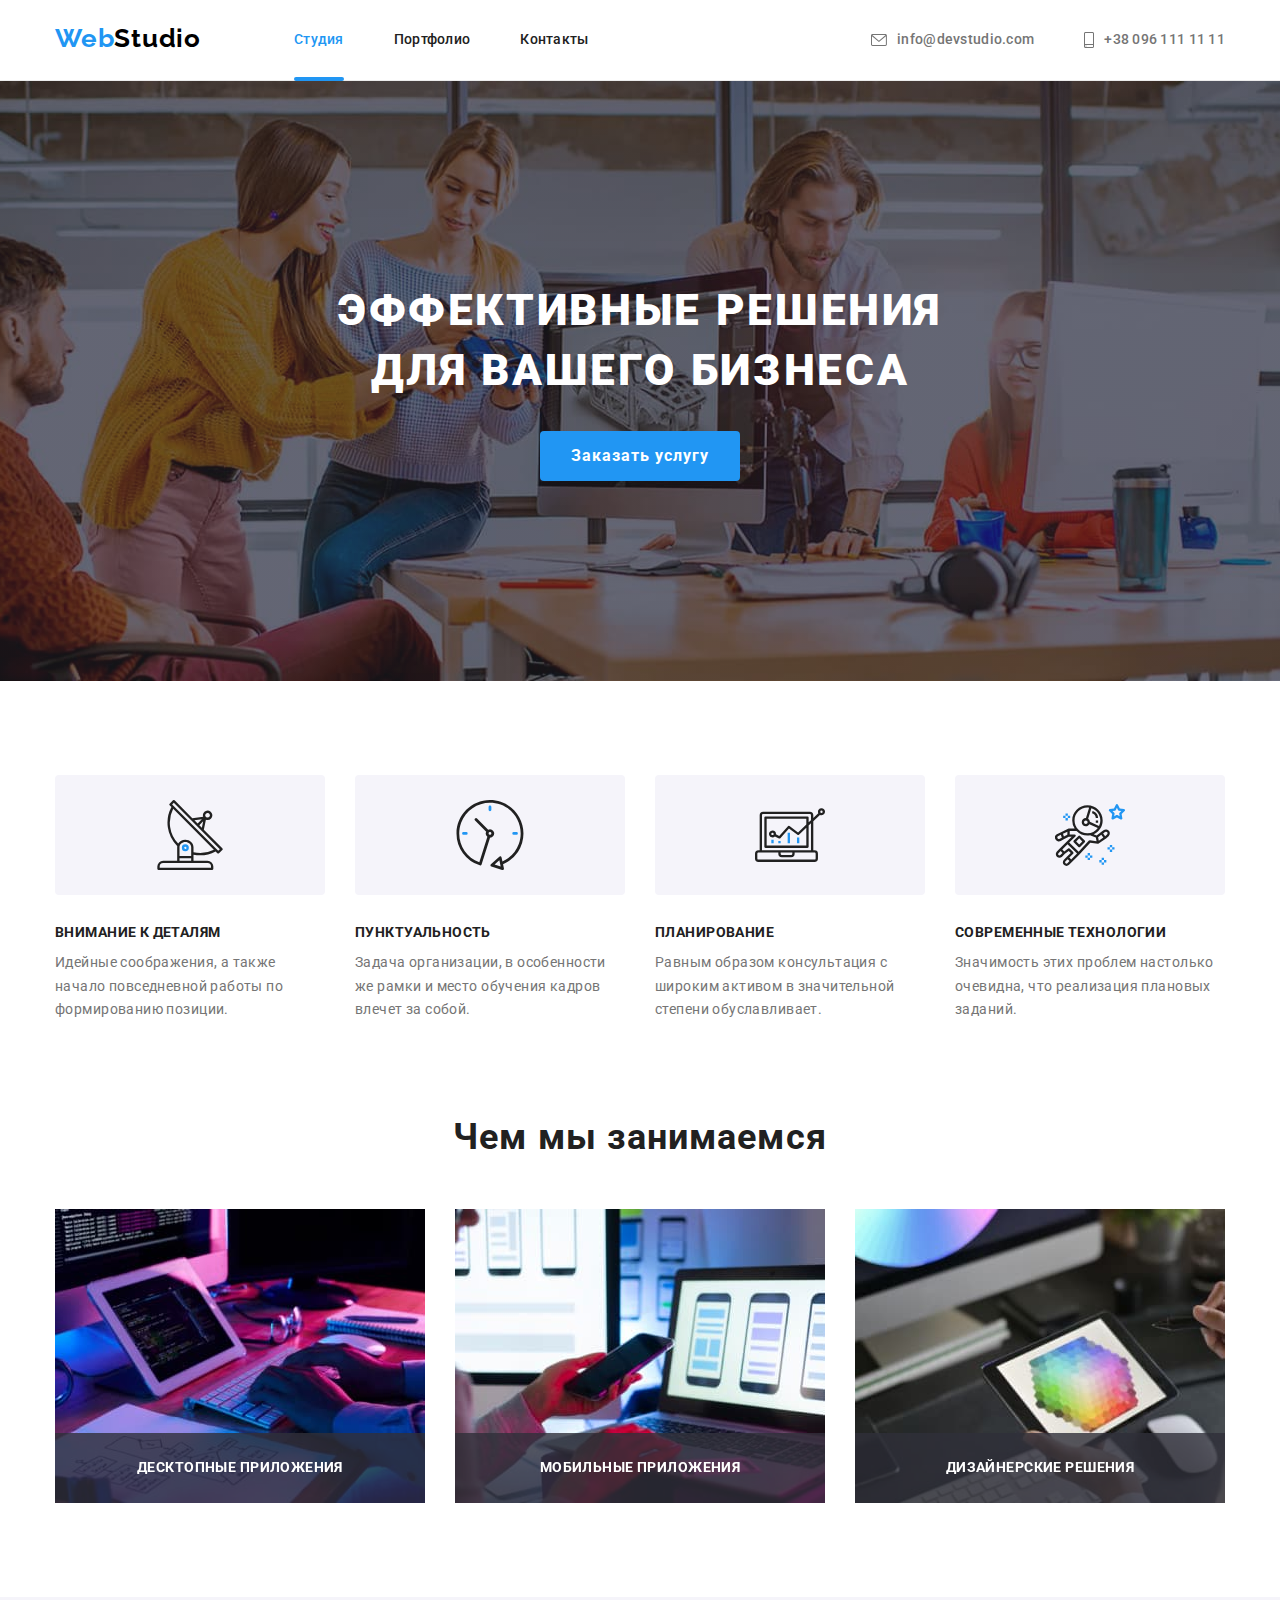
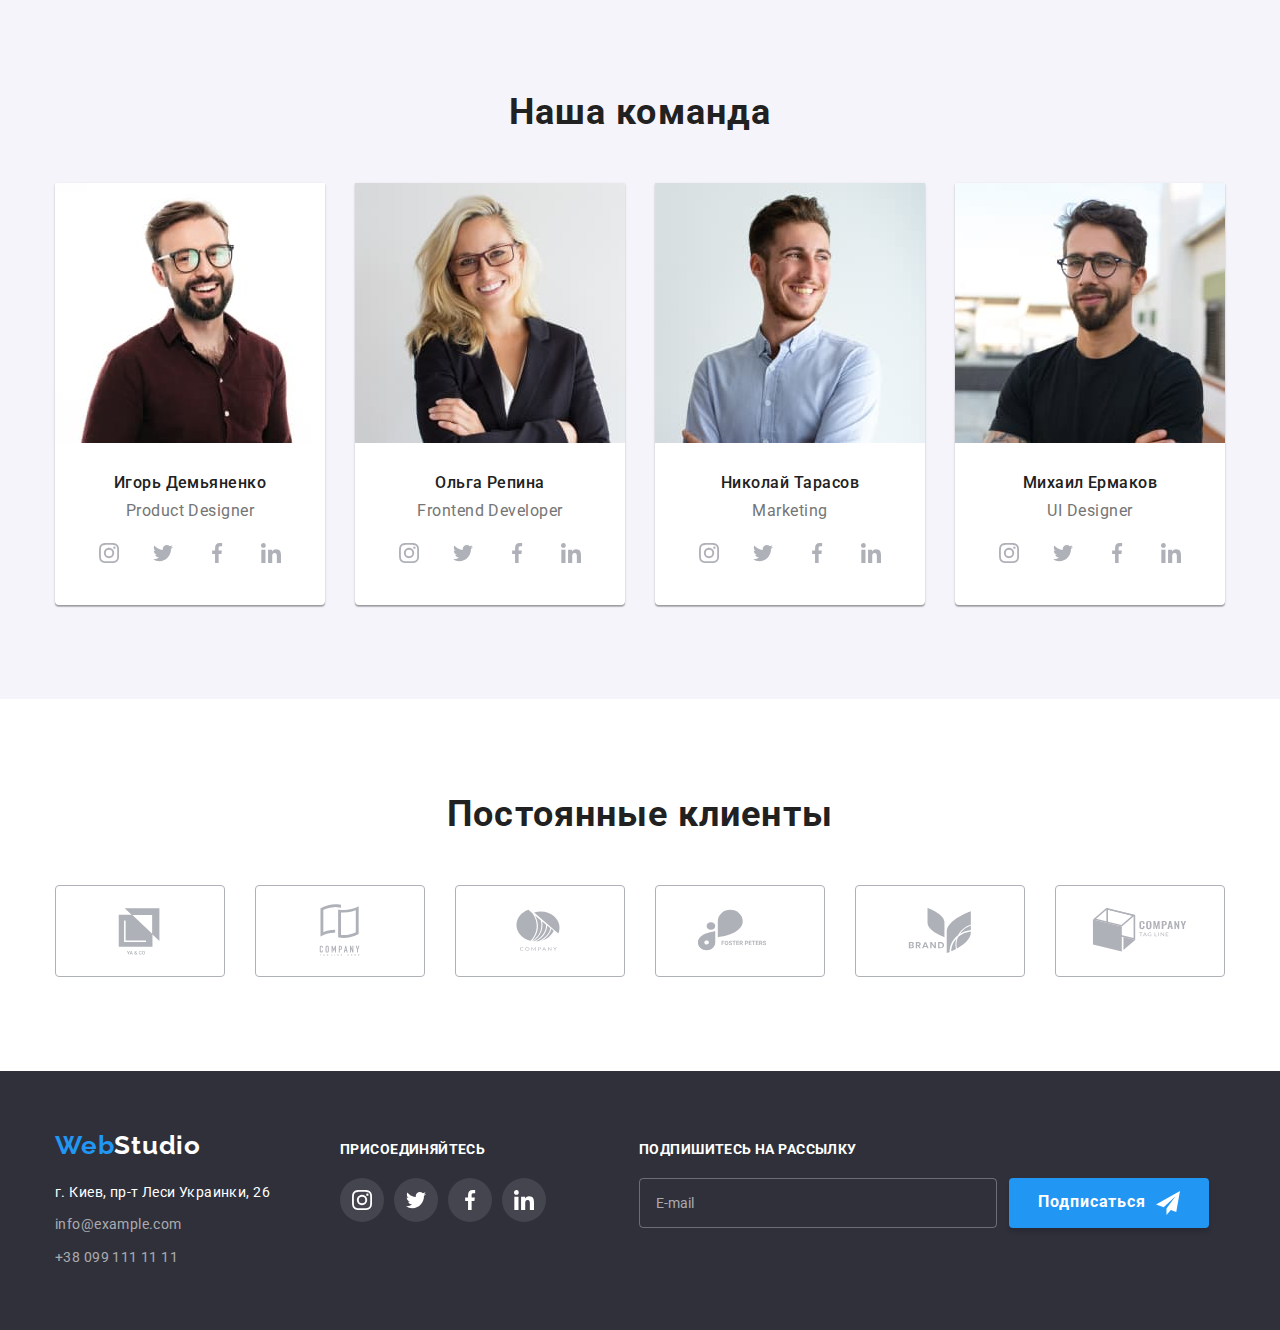
==== index.html @ 6b8ee791 "Initial commit" ====
<!DOCTYPE html>
<html lang="en">
  <head>
    <meta charset="UTF-8" />
    <meta http-equiv="X-UA-Compatible" content="IE=edge" />
    <meta name="viewport" content="width=device-width, initial-scale=1.0" />
    <title>WebStudio</title>
    <link
      href="https://fonts.googleapis.com/css2?family=Raleway:wght@700&family=Roboto:wght@400;500;700;900&display=swap"
      rel="stylesheet"
    />
    <link
      rel="stylesheet"
      href="https://cdnjs.cloudflare.com/ajax/libs/modern-normalize/1.1.0/modern-normalize.min.css"
    />
    <link rel="stylesheet" href="./css/styles.css" />
  </head>
  <body>
    <header class="header">
      <div class="container header-container">
        <a href="./index.html" class="link logo">Web<span class="primary-logo">Studio</span></a>
        <nav>
          <ul class="navigation-list">
            <li class="navigation-item">
              <a href="./index.html" class="current navigation-link link">Студия</a>
            </li>
            <li class="navigation-item">
              <a href="./portfolio.html" class="navigation-link link">Портфолио</a>
            </li>
            <li class="navigation-item"><a href="#" class="navigation-link link">Контакты</a></li>
          </ul>
        </nav>
        <ul class="header-contacts-list">
          <li class="header-contacts-item">
            <a href="mailto:info@devstudio.com" class="header-contacts-link link">
              <div class="header-icon-wrapper">
                <svg class="header-icon" width="16" height="12">
                  <use href="./images/icons.svg#mail"></use>
                </svg>
              </div>
              info@devstudio.com
            </a>
          </li>
          <li class="header-contacts-item">
            <a href="tel:+380961111111" class="header-contacts-link link">
              <div class="header-icon-wrapper">
                <svg class="header-icon" width="10" height="16">
                  <use href="./images/icons.svg#smartphone"></use>
                </svg>
              </div>
              +38 096 111 11 11</a
            >
          </li>
        </ul>
      </div>
    </header>
    <main>
      <section class="hero">
        <div class="hero-container">
          <h1 class="hero-title">Эффективные решения для вашего бизнеса</h1>
          <button class="hero-button" type="button" data-modal-open>Заказать услугу</button>
          <div class="backdrop is-hidden" data-modal>
            <div class="modal">
              <button class="modal-button-close" type="button" data-modal-close>
                <svg class="modal-close-icon" width="18" height="18">
                  <use href="./images/icons.svg#icon-close"></use>
                </svg>
              </button>
              <p class="modal-title">Оставьте свои данные, мы вам перезвоним</p>
              <form class="modal-form">
                <div class="modal-name-wrapper">
                  <label class="modal-name-label"
                    >Имя
                    <span class="modal-name-field">
                      <input
                        class="modal-name-input"
                        type="text"
                        name="username"
                        placeholder=" "
                        minlength="2"
                        autofocus
                        required
                        autocomplete="off"
                      />
                      <svg class="modal-name-icon" width="12" height="12">
                        <use href="./images/icons.svg#name-modal"></use>
                      </svg>
                    </span>
                  </label>
                </div>
                <div class="modal-tel-wrapper">
                  <label class="modal-tel-label"
                    >Телефон
                    <span class="modal-tel-field">
                      <input
                        class="modal-tel-input"
                        type="tel"
                        name="usertel"
                        placeholder=" "
                        required
                        autocomplete="off"
                        min="1"
                        max="10"
                      />
                      <svg class="modal-tel-icon" width="15" height="12">
                        <use href="./images/icons.svg#tel-modal"></use>
                      </svg>
                    </span>
                  </label>
                </div>
                <div class="modal-mail-wrapper">
                  <label class="modal-mail-label"
                    >Почта
                    <span class="modal-mail-field">
                      <input
                        class="modal-mail-input"
                        type="email"
                        name="usermail"
                        placeholder=" "
                        required
                        autocomplete="off"
                      />
                      <svg class="modal-mail-icon" width="18" height="18">
                        <use href="./images/icons.svg#mail-modal"></use>
                      </svg>
                    </span>
                  </label>
                </div>
                <div class="modal-textarea-wrapper">
                  <label class="modal-comment-label">
                    Комментарий
                    <textarea
                      class="modal-comment-textarea"
                      name="feedback"
                      rows="6"
                      placeholder="Введите текст"
                    ></textarea>
                  </label>
                </div>

                <label class="modal-form-agreement">
                  <div class="modal-agreement-wrapper">
                    <input
                      class="modal-form-checkbox visually-hidden"
                      type="checkbox"
                      name="checkerforcheckbox"
                    />
                    <span class="modal-checkbox-wrapper">
                      <svg class="modal-checkbox-icon" width="11" height="8">
                        <use href="./images/icons.svg#checker-modal"></use>
                      </svg>
                    </span>
                    <p class="modal-agreement-title">
                      Соглашаюсь с рассылкой и принимаю
                      <a class="modal-agreement-link" href="">Условия договора</a>
                    </p>
                  </div>
                </label>

                <button class="modal-button-submit" type="submit">Отправить</button>
              </form>
            </div>
          </div>
        </div>
      </section>
      <section class="features section">
        <div class="container features-container">
          <h2 class="sub-title visually-hidden">Наши особенности</h2>
          <ul class="features-list">
            <li class="features-item">
              <div class="features-icon-wrapper">
                <svg class="features-icon" width="70" height="70">
                  <use href="./images/icons.svg#icon-antenna"></use>
                </svg>
              </div>
              <h3 class="features-title">Внимание к деталям</h3>
              <p class="features-description">
                Идейные соображения, а также начало повседневной работы по формированию позиции.
              </p>
            </li>
            <li class="features-item">
              <div class="features-icon-wrapper">
                <svg class="features-icon" width="70" height="70">
                  <use href="./images/icons.svg#icon-clock"></use>
                </svg>
              </div>
              <h3 class="features-title">Пунктуальность</h3>
              <p class="features-description">
                Задача организации, в особенности же рамки и место обучения кадров влечет за собой.
              </p>
            </li>
            <li class="features-item">
              <div class="features-icon-wrapper">
                <svg class="features-icon" width="70" height="70">
                  <use href="./images/icons.svg#icon-diagram"></use>
                </svg>
              </div>
              <h3 class="features-title">Планирование</h3>
              <p class="features-description">
                Равным образом консультация с широким активом в значительной степени обуславливает.
              </p>
            </li>
            <li class="features-item">
              <div class="features-icon-wrapper">
                <svg class="features-icon" width="70" height="70">
                  <use href="./images/icons.svg#icon-astronaut"></use>
                </svg>
              </div>
              <h3 class="features-title">Современные технологии</h3>
              <p class="features-description">
                Значимость этих проблем настолько очевидна, что реализация плановых заданий.
              </p>
            </li>
          </ul>
        </div>
      </section>
      <section class="engagement section">
        <div class="container engagement-container">
          <h2 class="sub-title">Чем мы занимаемся</h2>
          <ul class="engagement-list">
            <li class="engagement-item">
              <div class="engagement-description-wrapper">
                <img
                  class="engagement-image"
                  src="./images/box1opti.jpeg"
                  alt="coding"
                  width="370"
                />
                <p class="engagement-description-text">Десктопные приложения</p>
              </div>
            </li>
            <li class="engagement-item">
              <div class="engagement-description-wrapper">
                <img
                  class="engagement-image"
                  src="./images/box2opti.jpeg"
                  alt="developing a design"
                  width="370"
                />
                <p class="engagement-description-text">Мобильные приложения</p>
              </div>
            </li>
            <li class="engagement-item">
              <div class="engagement-description-wrapper">
                <img
                  class="engagement-image"
                  src="./images/box3opti.jpeg"
                  alt="coosing a color"
                  width="370"
                />
                <p class="engagement-description-text">Дизайнерские решения</p>
              </div>
            </li>
          </ul>
        </div>
      </section>
      <section class="team section">
        <div class="container team-container">
          <h2 class="sub-title">Наша команда</h2>
          <ul class="team-list">
            <li class="team-member">
              <img
                class="team-image"
                src="./images/member1opti.jpeg"
                alt="smiling man"
                width="270"
              />
              <div class="team-text-wrapper">
                <h3 class="team-name">Игорь Демьяненко</h3>
                <p class="team-position">Product Designer</p>
                <ul class="team-icon-list">
                  <li class="team-icon-item">
                    <a class="team-icon-link link" href="">
                      <svg class="team-social-icon" width="20" height="20">
                        <use href="./images/icons.svg#instagram"></use>
                      </svg>
                    </a>
                  </li>
                  <li class="team-icon-item">
                    <a class="team-icon-link link" href="">
                      <svg class="team-social-icon" width="20" height="20">
                        <use href="./images/icons.svg#twitter"></use>
                      </svg>
                    </a>
                  </li>
                  <li class="team-icon-item">
                    <a class="team-icon-link link" href="">
                      <svg class="team-social-icon" width="20" height="20">
                        <use href="./images/icons.svg#facebook"></use>
                      </svg>
                    </a>
                  </li>
                  <li class="team-icon-item">
                    <a class="team-icon-link link" href="">
                      <svg class="team-social-icon" width="20" height="20">
                        <use href="./images/icons.svg#linkedin"></use>
                      </svg>
                    </a>
                  </li>
                </ul>
              </div>
            </li>
            <li class="team-member">
              <img
                class="team-image"
                src="./images/member2opti.jpeg"
                alt="smiling woman"
                width="270"
              />
              <div class="team-text-wrapper">
                <h3 class="team-name">Ольга Репина</h3>
                <p class="team-position">Frontend Developer</p>
                <ul class="team-icon-list">
                  <li class="team-icon-item">
                    <a class="team-icon-link link" href="">
                      <svg class="team-social-icon" width="20" height="20">
                        <use href="./images/icons.svg#instagram"></use>
                      </svg>
                    </a>
                  </li>
                  <li class="team-icon-item">
                    <a class="team-icon-link link" href="">
                      <svg class="team-social-icon" width="20" height="20">
                        <use href="./images/icons.svg#twitter"></use>
                      </svg>
                    </a>
                  </li>
                  <li class="team-icon-item">
                    <a class="team-icon-link link" href="">
                      <svg class="team-social-icon" width="20" height="20">
                        <use href="./images/icons.svg#facebook"></use>
                      </svg>
                    </a>
                  </li>
                  <li class="team-icon-item">
                    <a class="team-icon-link link" href="">
                      <svg class="team-social-icon" width="20" height="20">
                        <use href="./images/icons.svg#linkedin"></use>
                      </svg>
                    </a>
                  </li>
                </ul>
              </div>
            </li>
            <li class="team-member">
              <img
                class="team-image"
                src="./images/member3opti.jpeg"
                alt="smiling man"
                width="270"
              />
              <div class="team-text-wrapper">
                <h3 class="team-name">Николай Тарасов</h3>
                <p class="team-position">Marketing</p>
                <ul class="team-icon-list">
                  <li class="team-icon-item">
                    <a class="team-icon-link link" href="">
                      <svg class="team-social-icon" width="20" height="20">
                        <use href="./images/icons.svg#instagram"></use>
                      </svg>
                    </a>
                  </li>
                  <li class="team-icon-item">
                    <a class="team-icon-link link" href="">
                      <svg class="team-social-icon" width="20" height="20">
                        <use href="./images/icons.svg#twitter"></use>
                      </svg>
                    </a>
                  </li>
                  <li class="team-icon-item">
                    <a class="team-icon-link link" href="">
                      <svg class="team-social-icon" width="20" height="20">
                        <use href="./images/icons.svg#facebook"></use>
                      </svg>
                    </a>
                  </li>
                  <li class="team-icon-item">
                    <a class="team-icon-link link" href="">
                      <svg class="team-social-icon" width="20" height="20">
                        <use href="./images/icons.svg#linkedin"></use>
                      </svg>
                    </a>
                  </li>
                </ul>
              </div>
            </li>
            <li class="team-member">
              <img
                class="team-image"
                src="./images/member4opti.jpeg"
                alt="smiling man"
                width="270"
              />
              <div class="team-text-wrapper">
                <h3 class="team-name">Михаил Ермаков</h3>
                <p class="team-position">UI Designer</p>
                <ul class="team-icon-list">
                  <li class="team-icon-item">
                    <a class="team-icon-link link" href="">
                      <svg class="team-social-icon" width="20" height="20">
                        <use href="./images/icons.svg#instagram"></use>
                      </svg>
                    </a>
                  </li>
                  <li class="team-icon-item">
                    <a class="team-icon-link link" href="">
                      <svg class="team-social-icon" width="20" height="20">
                        <use href="./images/icons.svg#twitter"></use>
                      </svg>
                    </a>
                  </li>
                  <li class="team-icon-item">
                    <a class="team-icon-link link" href="">
                      <svg class="team-social-icon" width="20" height="20">
                        <use href="./images/icons.svg#facebook"></use>
                      </svg>
                    </a>
                  </li>
                  <li class="team-icon-item">
                    <a class="team-icon-link link" href="">
                      <svg class="team-social-icon" width="20" height="20">
                        <use href="./images/icons.svg#linkedin"></use>
                      </svg>
                    </a>
                  </li>
                </ul>
              </div>
            </li>
          </ul>
        </div>
      </section>
      <section class="clients section">
        <h2 class="sub-title">Постоянные клиенты</h2>
        <div class="container clients-container">
          <ul class="clients-list">
            <li class="clients-item">
              <a class="clients-card link" href="">
                <svg class="clients-icon" width="106" height="60">
                  <use href="./images/icons.svg#client1"></use>
                </svg>
              </a>
            </li>
            <li class="clients-item">
              <a class="clients-card link" href="">
                <svg class="clients-icon" width="106" height="60">
                  <use href="./images/icons.svg#client2"></use>
                </svg>
              </a>
            </li>
            <li class="clients-item">
              <a class="clients-card link" href="">
                <svg class="clients-icon" width="106" height="60">
                  <use href="./images/icons.svg#client3"></use>
                </svg>
              </a>
            </li>
            <li class="clients-item">
              <a class="clients-card link" href="">
                <svg class="clients-icon" width="106" height="60">
                  <use href="./images/icons.svg#client4"></use>
                </svg>
              </a>
            </li>
            <li class="clients-item">
              <a class="clients-card link" href="">
                <svg class="clients-icon" width="106" height="60">
                  <use href="./images/icons.svg#client5"></use>
                </svg>
              </a>
            </li>
            <li class="clients-item">
              <a class="clients-card link" href="">
                <svg class="clients-icon" width="106" height="60">
                  <use href="./images/icons.svg#client6"></use>
                </svg>
              </a>
            </li>
          </ul>
        </div>
      </section>
    </main>
    <footer class="footer">
      <div class="container footer-container">
        <div class="footer-left-wrapper">
          <div class="footer-address-wrapper">
            <a href="./index.html" class="link logo footer-logo"
              >Web<span class="secondary-logo">Studio</span></a
            >
            <address class="footer-address">
              <a
                href="https://goo.gl/maps/7Yn7Yswf4JNhCeD27"
                class="link address-link"
                target="_blank"
                rel="noopener noreferrer"
                >г. Киев, пр-т Леси Украинки, 26</a
              >
              <ul class="footer-contacts">
                <li class="footer-contacts-item">
                  <a href="mailto:info@example.com" class="link footer-contacts-link"
                    >info@example.com</a
                  >
                </li>
                <li class="footer-contacts-item">
                  <a href="tel:+380991111111" class="link footer-contacts-link"
                    >+38 099 111 11 11</a
                  >
                </li>
              </ul>
            </address>
          </div>
          <div class="footer-social-wrapper">
            <p class="footer-social-description">присоединяйтесь</p>
            <ul class="footer-icon-list">
              <li class="footer-icon-item">
                <a class="footer-icon-link link" href="">
                  <svg class="footer-social-icon" width="20" height="20">
                    <use href="./images/icons.svg#instagram"></use>
                  </svg>
                </a>
              </li>
              <li class="footer-icon-item">
                <a class="footer-icon-link link" href="">
                  <svg class="team-social-icon" width="20" height="20">
                    <use href="./images/icons.svg#twitter"></use>
                  </svg>
                </a>
              </li>
              <li class="footer-icon-item">
                <a class="footer-icon-link link" href="">
                  <svg class="footer-social-icon" width="20" height="20">
                    <use href="./images/icons.svg#facebook"></use>
                  </svg>
                </a>
              </li>
              <li class="footer-icon-item">
                <a class="footer-icon-link link" href="">
                  <svg class="footer-social-icon" width="20" height="20">
                    <use href="./images/icons.svg#linkedin"></use>
                  </svg>
                </a>
              </li>
            </ul>
          </div>
        </div>
        <div class="footer-right-wrapper">
          <p class="footer-subscription-description footer-social-description">
            Подпишитесь на рассылку
          </p>
          <form class="footer-subscription-form">
            <div class="footer-subscription-wrapper">
              <label class="footer-subscription-label">
                <input class="footer-subscription-input" type="text" placeholder="E-mail" />
              </label>
              <button class="footer-subscription-button" type="submit">
                Подписаться
                <svg class="footer-subscription-icon" width="24" height="24">
                  <use href="./images/icons.svg#icon-send"></use>
                </svg>
              </button>
            </div>
          </form>
        </div>
      </div>
    </footer>
    <script src="./js/modal.js"></script>
  </body>
</html>
---- css/styles.css ----
/* MAIN STYLES */
:root {
  --primary-description-color: #757575;
  --primary-white-color: #ffffff;
  --title-color: #212121;
  --logo-color: #000000;
  --primary-blue-color: #2196f3;
  --primary-button-color: #f5f4fa;
  --footer-bg-color: #2f303a;
  --primary-bg-color: #e5e5e5;
  --primary-font-size: 14px;
  --primary-font-weight: 400;
  --primary-font-family: Roboto, sans-serif;
  --transition-time: 250ms;
  --transition-cubic: cubic-bezier(0.4, 0, 0.2, 1);
}
body {
  background-color: var(--primary-white-color);
  font-size: var(--primary-font-size);
  font-weight: var(--primary-font-weight);
  font-family: var(--primary-font-family);
}
ul {
  margin: 0;
  padding: 0;
  list-style: none;
}
h1,
h2,
h3,
h4,
h5,
h6,
p {
  margin: 0;
}
img {
  display: block;
  max-width: 100%;
  height: auto;
}
.link {
  text-decoration: none;
  color: currentColor;
}
.container {
  width: 1200px;
  padding-left: 15px;
  padding-right: 15px;
  margin-left: auto;
  margin-right: auto;
}
.section {
  padding-top: 94px;
  padding-bottom: 94px;
}
.visually-hidden {
  position: absolute;
  white-space: nowrap;
  width: 1px;
  height: 1px;
  overflow: hidden;
  border: 0;
  padding: 0;
  clip: rect(0 0 0 0);
  clip-path: inset(50%);
  margin: -1px;
}

/* HEADER */

.header {
  border-bottom: 1px solid rgba(236, 236, 236, 1);
}
.header-container {
  display: flex;
}
.logo {
  padding-top: 24px;
  padding-bottom: 25px;
  font-family: Raleway, sans-serif;
  font-weight: 700;
  font-size: 26px;
  line-height: 1.15;
  letter-spacing: 0.03em;
  color: var(--primary-blue-color);
}
.primary-logo {
  color: var(--logo-color);
}
.secondary-logo {
  color: var(--primary-white-color);
}
.navigation-list {
  display: flex;
  margin-left: 93px;
}
.navigation-item {
  position: relative;
}
.navigation-item:not(:last-child) {
  margin-right: 50px;
}
.navigation-link {
  display: block;
  padding-top: 32px;
  padding-bottom: 32px;
  transition: color var(--transition-time) var(--transition-cubic);
  font-weight: 500;
  line-height: 1.14;
  letter-spacing: 0.02em;
  color: var(--title-color);
}
.navigation-link:hover,
.navigation-link:focus {
  color: var(--primary-blue-color);
}
.navigation-list .navigation-item .current {
  color: #2196f3;
}
.current::after {
  content: '';
  position: absolute;
  left: 0;
  bottom: -1px;
  width: 100%;
  border-radius: 2px;
  border-bottom: 4px solid var(--primary-blue-color);
}

.header-contacts-list {
  display: flex;
  margin-left: auto;
}
.header-contacts-item .header-contacts-link {
  display: flex;
  align-items: center;
  font-weight: 500;
  line-height: 1.14;
  letter-spacing: 0.02em;
  color: var(--primary-description-color);
}
.header-contacts-item:not(:last-child) {
  margin-right: 50px;
}
.header-contacts-link {
  display: block;
  padding-top: 32px;
  padding-bottom: 32px;
  transition: color var(--transition-time) var(--transition-cubic),
    fill var(--transition-time) var(--transition-cubic);
}
.header-contacts-link:hover,
.header-contacts-link:focus {
  color: var(--primary-blue-color);
  fill: var(--primary-blue-color);
}
.header-icon-wrapper {
  display: flex;
  margin-right: 10px;
}
.header-icon {
  fill: currentColor;
}
/* HERO */

.hero {
  background-image: linear-gradient(rgba(47, 48, 58, 0.4), rgba(47, 48, 58, 0.4)),
    url(../images/hero-opti.jpeg);
  background-size: cover;
  background-repeat: no-repeat;
  background-position: 50% 50%;
  max-width: 1600px;
  margin-left: auto;
  margin-right: auto;
  background-color: #c4c4c4;
  text-align: center;
  padding-top: 200px;
  padding-bottom: 200px;
}
.hero-container {
  margin: 0 auto;

  width: 696px;
}
.hero-title {
  margin-bottom: 30px;
  font-weight: 900;
  font-size: 44px;
  line-height: 1.36;
  color: var(--primary-white-color);
  letter-spacing: 0.06em;
  text-transform: uppercase;
  text-align: center;
}
.hero-button {
  padding: 10px 31px;
  width: 200px;
  height: 50px;
  border-radius: 4px;
  border: none;
  font-weight: 700;
  font-family: inherit;
  font-size: 16px;
  line-height: 1.87;
  text-align: center;
  letter-spacing: 0.06em;
  cursor: pointer;
  background-color: var(--primary-blue-color);
  color: var(--primary-white-color);
  transition: background-color var(--transition-time) var(--transition-cubic);
}
.hero-button:hover,
.hero-button:focus {
  background-color: #188ce8;
}

.backdrop {
  position: fixed;
  top: 0;
  left: 0;
  width: 100%;
  height: 100%;
  background-color: rgba(0, 0, 0, 0.2);
  opacity: 1;
  visibility: visible;
  transition: opacity 250ms cubic-bezier(0.4, 0, 0.2, 1);
}
.is-hidden {
  opacity: 0;
  pointer-events: none;
}
.backdrop.is-hidden .modal {
  transform: translate(-50%, -50%) scale(2);
}
.modal {
  position: absolute;
  top: 50%;
  left: 50%;
  transform: translate(-50%, -50%) scale(1);
  min-height: 581px;
  min-width: 528px;
  padding: 40px;
  background-color: var(--primary-white-color);
  box-shadow: 1px 0px 2px rgba(0, 0, 0, 0.2), 1px 0px 1px rgba(0, 0, 0, 0.14),
    3px 0px 1px rgba(0, 0, 0, 0.12);
  border-radius: 4px;
  transition: transform 250ms cubic-bezier(0.4, 0, 0.2, 1);
}

.modal-button-close {
  position: absolute;
  display: flex;
  align-items: center;
  justify-content: center;
  top: 8px;
  right: 8px;
  cursor: pointer;
  background-color: #fff;
  border: 1px solid rgba(0, 0, 0, 0.1);
  border-radius: 50%;
  width: 30px;
  height: 30px;
  transition: fill var(--transition-time) var(--transition-cubic);
}
.modal-button-close:hover,
.modal-button-close:focus {
  fill: var(--primary-blue-color);
}
.modal-title {
  margin-bottom: 12px;
  font-weight: 700;
  font-size: 20px;
  line-height: 1.15;
  text-align: center;
  letter-spacing: 0.03em;
  color: var(--title-color);
}
.modal-button-submit {
  display: blok;
  text-align: center;
  margin: 0 auto;
  margin-top: 30px;
  background-color: var(--primary-blue-color);
  color: var(--primary-white-color);
  display: flex;
  justify-content: center;
  height: 50px;
  width: 200px;
  font-weight: 700;
  font-size: 16px;
  line-height: 2.14;
  align-items: center;
  letter-spacing: 0.06em;
  cursor: pointer;
  border: none;
  border-radius: 4px;
  box-shadow: 0px 4px 4px rgba(0, 0, 0, 0.15);
  transition: background-color var(--transition-time) var(--transition-cubic);
}
.modal-button-submit:hover,
.modal-button-submit:focus {
  background-color: #188ce8;
}

.modal-name-input,
.modal-tel-input,
.modal-mail-input {
  padding-left: 35px;
  min-height: 40px;
  width: 100%;
  display: flex;
  flex-direction: column;
  align-items: flex-start;
  cursor: pointer;
  outline: transparent;
  border: 1px solid rgba(33, 33, 33, 0.2);
  margin-top: 4px;
  transition: border-color var(--transition-time) var(--transition-cubic);
  border-radius: 4px;
}

.modal-comment-label,
.modal-mail-label,
.modal-tel-label,
.modal-name-label {
  font-size: 12px;
  position: relative;
  width: 100%;
  display: flex;
  flex-direction: column;
  align-items: flex-start;
  cursor: pointer;
  color: var(--primary-description-color);
}
input {
  display: flex;
  cursor: pointer;
}
.modal-name-wrapper,
.modal-tel-wrapper,
.modal-mail-wrapper {
  margin-bottom: 10px;
  position: relative;
}
.modal-name-field {
  position: relative;
  width: 100%;
}
.modal-mail-field {
  position: relative;
  width: 100%;
}
.modal-tel-field {
  position: relative;
  width: 100%;
}
.modal-name-icon {
  position: absolute;
  display: flex;
  margin-left: 12px;
  top: 50%;
  transform: translate(0%, -50%);
  transition: fill var(--transition-time) var(--transition-cubic);
}
.modal-name-input:hover,
.modal-name-input:focus {
  border-color: var(--primary-blue-color);
}
.modal-name-input:hover + .modal-name-icon,
.modal-name-input:focus + .modal-name-icon {
  fill: var(--primary-blue-color);
}
.modal-tel-icon {
  position: absolute;
  display: flex;
  margin-left: 12px;
  top: 50%;
  transform: translate(0%, -50%);
  transition: fill var(--transition-time) var(--transition-cubic);
}
.modal-tel-input:hover,
.modal-tel-input:focus {
  border-color: var(--primary-blue-color);
}
.modal-tel-input:hover + .modal-tel-icon,
.modal-tel-input:focus + .modal-tel-icon {
  fill: var(--primary-blue-color);
}
.modal-mail-icon {
  position: absolute;
  margin-left: 12px;
  display: flex;
  top: 50%;
  transform: translate(0%, -50%);
  transition: fill var(--transition-time) var(--transition-cubic);
}
.modal-mail-input:hover,
.modal-mail-input:focus {
  border-color: var(--primary-blue-color);
}
.modal-mail-input:hover + .modal-mail-icon,
.modal-mail-input:focus + .modal-mail-icon {
  fill: var(--primary-blue-color);
}
.modal-comment-textarea {
  min-height: 120px;
  margin-top: 4px;
  flex-direction: column;
  display: flex;
  align-items: flex-start;
  width: 100%;
  resize: none;
  cursor: pointer;
  padding: 12px 16px;
  outline: transparent;
  border-color: rgba(33, 33, 33, 0.2);
  border-radius: 4px;
  transition: border-color var(--transition-time) var(--transition-cubic);
}
.modal-comment-textarea::placeholder {
  color: rgba(117, 117, 117, 0.5);
}
.modal-comment-textarea:hover,
.modal-comment-textarea:focus {
  border-color: var(--primary-blue-color);
}
.modal-agreement-wrapper {
  display: flex;
  justify-content: center;
  align-items: center;
  margin-top: 20px;
}
.modal-agreement-title {
  color: var(--primary-description-color);
  line-height: 1.71;
  letter-spacing: 0.03em;
  cursor: pointer;
}
.modal-agreement-link {
  line-height: 1.71;
  letter-spacing: 0.03em;
  color: var(--primary-blue-color);
}
.modal-checkbox-wrapper {
  display: inline-flex;
  align-items: center;
  justify-content: center;
  width: 16px;
  height: 15px;
  border-radius: 2px;
  outline: 2px solid #212121;
  margin-right: 7px;
  cursor: pointer;
  outline-offset: -2px;
  transition: background-color var(--transition-time) var(--transition-cubic),
    outline-color var(--transition-time) var(--transition-cubic);
}
.modal-checkbox-icon {
  fill: transparent;
}
.modal-form-checkbox:checked + .modal-checkbox-wrapper {
  background-color: var(--primary-blue-color);
  outline-color: var(--primary-blue-color);
  border: none;
}
.modal-form-checkbox:checked + .modal-checkbox-wrapper > .modal-checkbox-icon {
  fill: var(--primary-white-color);
}

/* FEATURES */

.features {
  padding-bottom: 0;
}
.features-list {
  display: flex;
  gap: 30px;
}
.features-icon-wrapper {
  display: flex;
  justify-content: center;
  align-items: center;
  width: 270px;
  height: 120px;
  margin-bottom: 30px;
  background-color: var(--primary-button-color);
  border-radius: 4px;
}
.sub-title {
  margin-bottom: 50px;
  font-weight: 700;
  font-size: 36px;
  line-height: 1.17;
  text-align: center;
  letter-spacing: 0.03em;
  color: var(--title-color);
}
.features-title {
  margin-bottom: 10px;
  font-size: 14px;
  font-weight: 700;
  color: var(--title-color);
  line-height: 1.14;
  letter-spacing: 0.03em;
  text-transform: uppercase;
}
.features-description {
  line-height: 1.71;
  letter-spacing: 0.03em;
  color: var(--primary-description-color);
}
/* ENGAGEMENT */

.engagement-list {
  display: flex;
  gap: 30px;
}
.engagement-item {
  width: 370px;
}
.engagement-description-wrapper {
  position: relative;
  display: flex;
  align-items: center;
  justify-content: center;
}
.engagement-description-text {
  position: absolute;
  bottom: 0;
  width: 100%;
  height: 70px;
  display: flex;
  align-items: center;
  justify-content: center;
  font-weight: 700;
  font-size: 14px;
  line-height: 1.14;
  text-align: center;
  letter-spacing: 0.03em;
  text-transform: uppercase;
  background-color: rgba(47, 48, 58, 0.8);
  color: var(--primary-white-color);
}
/* TEAM */

.team {
  background-color: var(--primary-button-color);
}
.team-list {
  display: flex;
  gap: 30px;
}
.team-member {
  width: 270px;
  background-color: var(--primary-white-color);
  box-shadow: 0px 1px 3px rgba(0, 0, 0, 0.12), 0px 1px 1px rgba(0, 0, 0, 0.14),
    0px 2px 1px rgba(0, 0, 0, 0.2);
  border-radius: 0px 0px 4px 4px;
}
.team-text-wrapper {
  padding-top: 30px;
  padding-bottom: 30px;
}
.team-name {
  margin-bottom: 10px;
  font-weight: 500;
  font-size: 16px;
  line-height: 1.19;
  color: var(--title-color);
  text-align: center;
  letter-spacing: 0.03em;
}
.team-position {
  margin-bottom: 10px;
  font-size: 16px;
  line-height: 1.18;
  text-align: center;
  letter-spacing: 0.03em;
  color: var(--primary-description-color);
}

.team-icon-list {
  display: flex;
  gap: 10px;
  justify-content: center;
}
.team-icon-item {
  fill: currentColor;
  display: flex;
  justify-content: center;
  height: 44px;
  width: 44px;
}
.team-icon-item:last-child {
  margin-right: 0;
}
.team-icon-link {
  border-radius: 50%;
  color: #afb1b8;
  width: 44px;
  height: 44px;
  display: flex;
  align-items: center;
  justify-content: center;
  transition: fill var(--transition-time) var(--transition-cubic),
    color var(--transition-time) var(--transition-cubic),
    background-color var(--transition-time) var(--transition-cubic);
}
.team-social-icon {
  fill: currentColor;
}
.team-icon-link:hover,
.team-icon-link:focus {
  fill: var(--primary-white-color);
  color: var(--primary-white-color);
  background-color: var(--primary-blue-color);
}

/* CLIENTS*/
.clients-list {
  display: flex;
  gap: 30px;
}
.clients-item {
  width: 170px;
  height: 92px;
}
.clients-card {
  height: 92px;
  width: 170px;
  display: flex;
  justify-content: center;
  align-items: center;
  color: #afb1b8;
  border: 1px solid #afb1b8;
  border-radius: 4px;
  transition: border var(--transition-time) var(--transition-cubic),
    fill var(--transition-time) var(--transition-cubic),
    color var(--transition-time) var(--transition-cubic);
}
.clients-icon {
  fill: currentColor;
}

.clients-card:hover,
.clients-card:focus {
  border: 1px solid var(--primary-blue-color);
  fill: var(--primary-blue-color);
  color: var(--primary-blue-color);
}

/* PORTFOLIO */

.button-container {
  margin-bottom: 50px;
}
.portfolio-button-list {
  display: flex;
  justify-content: center;
}
.portfolio-button-item:not(:last-child) {
  margin-right: 8px;
}
.portfolio-button-item .portfolio-button {
  background-color: var(--primary-button-color);
  color: var(--title-color);
  font-family: inherit;
  font-weight: 500;
  font-size: 16px;
  line-height: 1.6;
  text-align: center;
  letter-spacing: 0.03em;
  cursor: pointer;
  transition: color var(--transition-time) var(--transition-cubic),
    background-color var(--transition-time) var(--transition-cubic),
    box-shadow var(--transition-time) var(--transition-cubic);
}
.portfolio-button:focus,
.portfolio-button:hover {
  color: var(--primary-white-color);
  background-color: var(--primary-blue-color);
  box-shadow: 0px 3px 1px rgba(0, 0, 0, 0.1), 0px 1px 2px rgba(0, 0, 0, 0.08),
    0px 2px 2px rgba(0, 0, 0, 0.12);
}
.portfolio-button {
  padding: 6px 22px;
  border: none;
  border-radius: 4px;
}
.projects-list {
  flex-wrap: wrap;
  display: flex;
  gap: 30px;
}
.projects-item {
  width: 370px;
  height: 100%;
}
.portfolio-card {
  display: block;
  transition: box-shadow 250ms cubic-bezier(0.4, 0, 0.2, 1),
    opacity 250ms cubic-bezier(0.4, 0, 0.2, 1);
}
.portfolio-card:hover,
.portfolio-card:focus {
  box-shadow: 0px 1px 1px rgba(0, 0, 0, 0.12), 0px 4px 4px rgba(0, 0, 0, 0.06),
    1px 4px 6px rgba(0, 0, 0, 0.16);
}
.projects-card-wrapper {
  position: relative;
  overflow: hidden;
}
.projects-item:hover .projects-overlay-description {
  transform: translateY(0);
  opacity: 1;
}
.projects-overlay-description {
  position: absolute;
  left: 0;
  top: 0;
  opacity: 0;
  padding: 63px 24px;

  font-size: 18px;
  line-height: 1.55;
  vertical-align: top;
  letter-spacing: 0.03em;
  background-color: rgba(33, 150, 243, 0.9);
  color: var(--primary-white-color);

  transform: translateY(100%);
  transition: transform 250ms cubic-bezier(0.4, 0, 0.2, 1),
    opacity 250ms cubic-bezier(0.4, 0, 0.2, 1);
}
.projects-text-wrapper {
  overflow: hidden;
  padding-top: 20px;
  padding-right: 24px;
  padding-bottom: 20px;
  padding-left: 24px;
  border-right: 1px solid rgba(238, 238, 238, 1);
  border-bottom: 1px solid rgba(238, 238, 238, 1);
  border-left: 1px solid rgba(238, 238, 238, 1);
}
.projects-item-title {
  margin-bottom: 4px;
  text-align: left;
  font-weight: 700;
  font-size: 18px;
  line-height: 2;
  letter-spacing: 0.06em;
  color: var(--title-color);
}
.projects-item-description {
  text-align: left;
  font-size: 16px;
  line-height: 1.87;
  letter-spacing: 0.03em;
  /* overflow: hidden; */
  color: var(--primary-description-color);
}

/* FOOTER */

.footer {
  background-color: var(--footer-bg-color);
  padding-top: 60px;
  padding-bottom: 60px;
}
.footer-container {
  display: flex;
  align-items: baseline;
  gap: 93px;
}
.footer-left-wrapper {
  display: flex;
  align-items: baseline;
  gap: 70px;
}

.footer-logo {
  padding-top: 0;
  padding-bottom: 0;
  margin-bottom: 20px;
  display: block;
}
.footer-address .address-link {
  display: block;
  margin-bottom: 9px;
  font-style: normal;
  line-height: 1.71;
  letter-spacing: 0.03em;
  color: var(--primary-white-color);
  transition: color var(--transition-time) var(--transition-cubic);
}
.address-link:focus,
.address-link:hover {
  color: var(--primary-blue-color);
}
.footer-contacts-link {
  font-style: normal;
  line-height: 1.71;
  letter-spacing: 0.03em;
  color: rgba(255, 255, 255, 0.6);
  transition: color var(--transition-time) var(--transition-cubic);
}
.footer-contacts-item:not(:last-child) {
  margin-bottom: 9px;
}
.footer-contacts-link:focus,
.footer-contacts-link:hover {
  color: var(--primary-blue-color);
}

.footer-social-description {
  margin-bottom: 20px;
  font-weight: 700;
  font-size: 14px;
  line-height: 1.14;
  letter-spacing: 0.03em;
  text-transform: uppercase;

  color: var(--primary-white-color);
}
.footer-icon-list {
  display: flex;
  gap: 10px;
  justify-content: center;
}
.footer-icon-item {
  fill: currentColor;
  display: flex;

  justify-content: center;
  height: 44px;
  width: 44px;
}
.footer-icon-item:last-child {
  margin-right: 0;
}
.footer-icon-link {
  color: var(--primary-white-color);
  background-color: rgba(255, 255, 255, 0.1);
  border-radius: 50%;
  width: 44px;
  height: 44px;
  display: flex;
  align-items: center;
  justify-content: center;
  transition: fill var(--transition-time) var(--transition-cubic),
    color var(--transition-time) var(--transition-cubic),
    background-color var(--transition-time) var(--transition-cubic);
}
.footer-social-icon {
  fill: currentColor;
}
.footer-icon-link:hover,
.footer-icon-link:focus {
  fill: var(--primary-white-color);
  color: var(--primary-white-color);
  background-color: var(--primary-blue-color);
  border-radius: 50%;
}
.footer-subscription-wrapper {
  display: flex;
}
.footer-subscription-label {
  margin-right: 12px;
}
.footer-subscription-input {
  height: 50px;
  width: 358px;
  background-color: inherit;
  border: 1px solid rgba(255, 255, 255, 0.3);
  border-radius: 4px;

  outline: none;
  color: var(--primary-white-color);
}
.footer-subscription-input::placeholder {
  color: rgba(255, 255, 255, 0.6);
}
.footer-subscription-input {
  padding-left: 16px;
}

.footer-subscription-button {
  background-color: var(--primary-blue-color);
  color: var(--primary-white-color);
  display: flex;
  justify-content: center;
  height: 50px;
  width: 200px;
  font-weight: 700;
  font-size: 16px;
  line-height: 2.14;
  align-items: center;
  letter-spacing: 0.06em;
  cursor: pointer;
  border: none;
  border-radius: 4px;
  box-shadow: 0px 4px 4px rgba(0, 0, 0, 0.15);
}
.footer-subscription-icon {
  margin-left: 10px;
  fill: var(--primary-white-color);
}
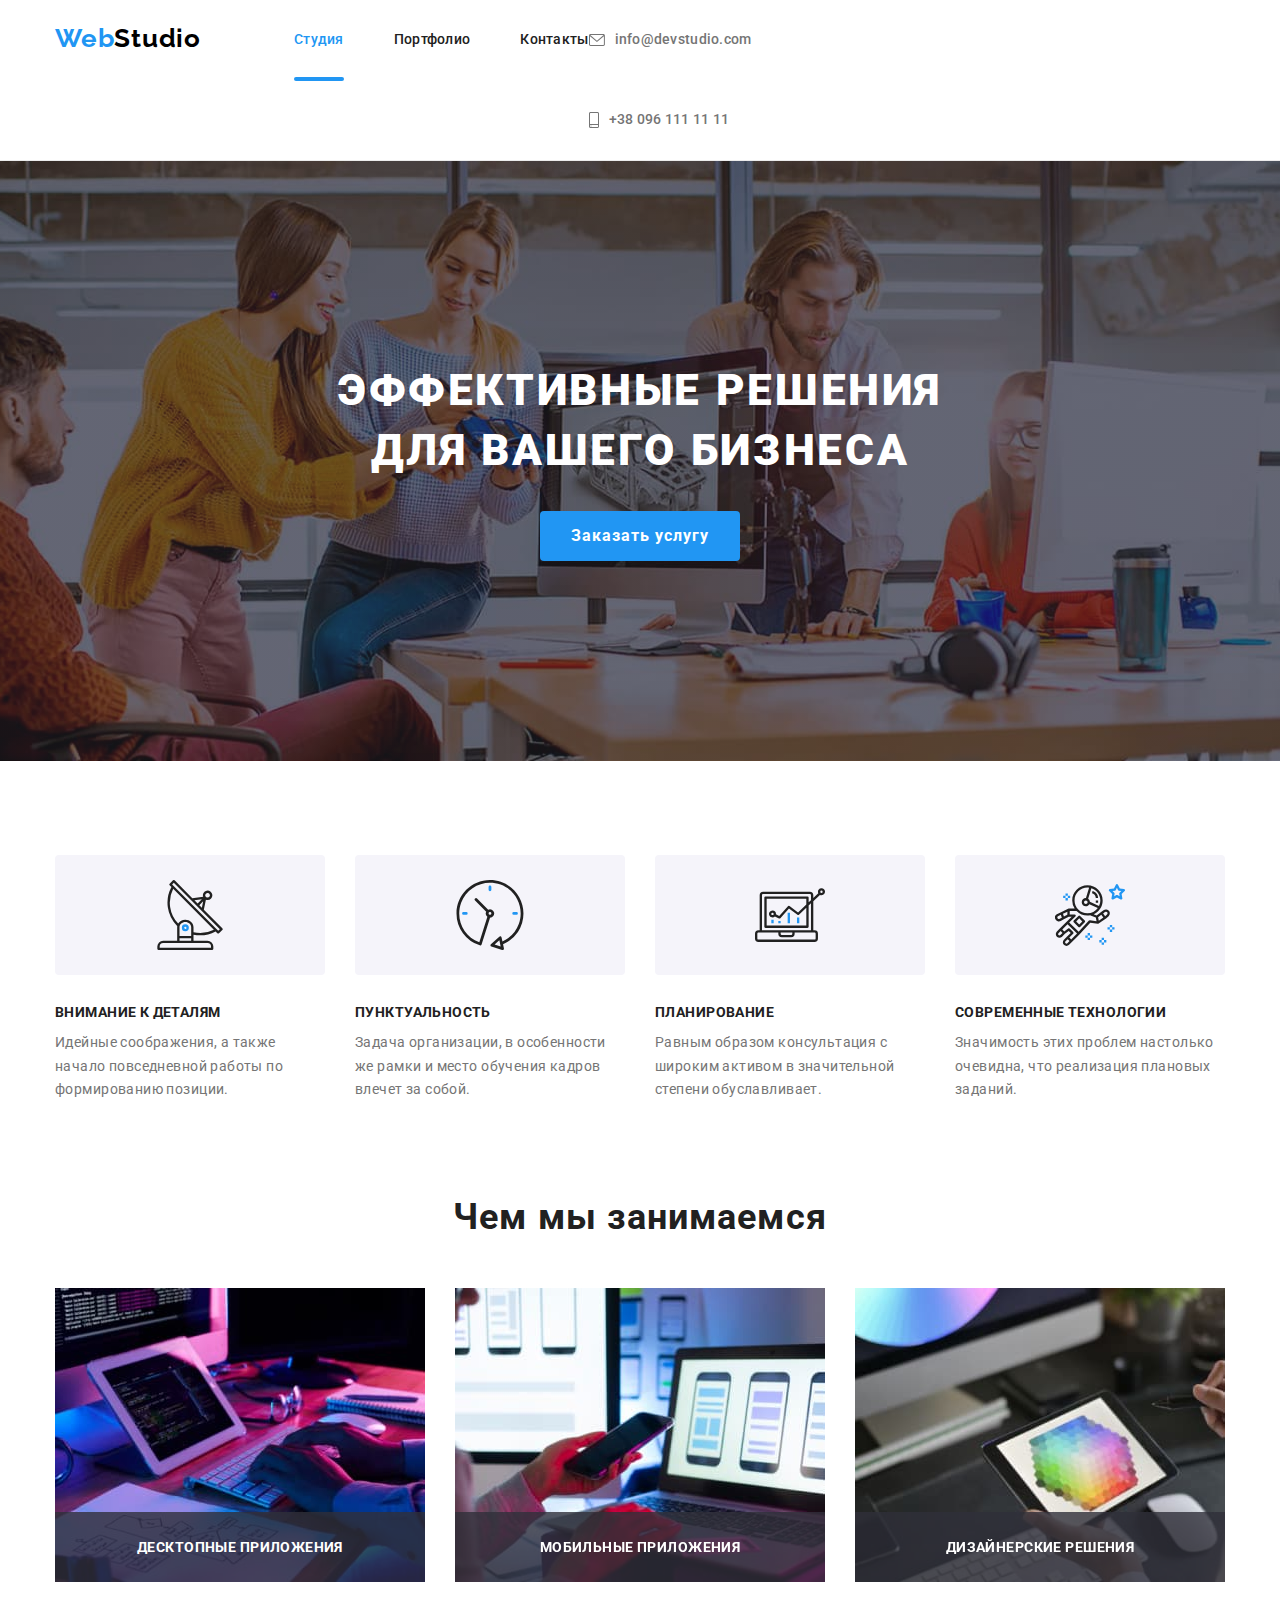
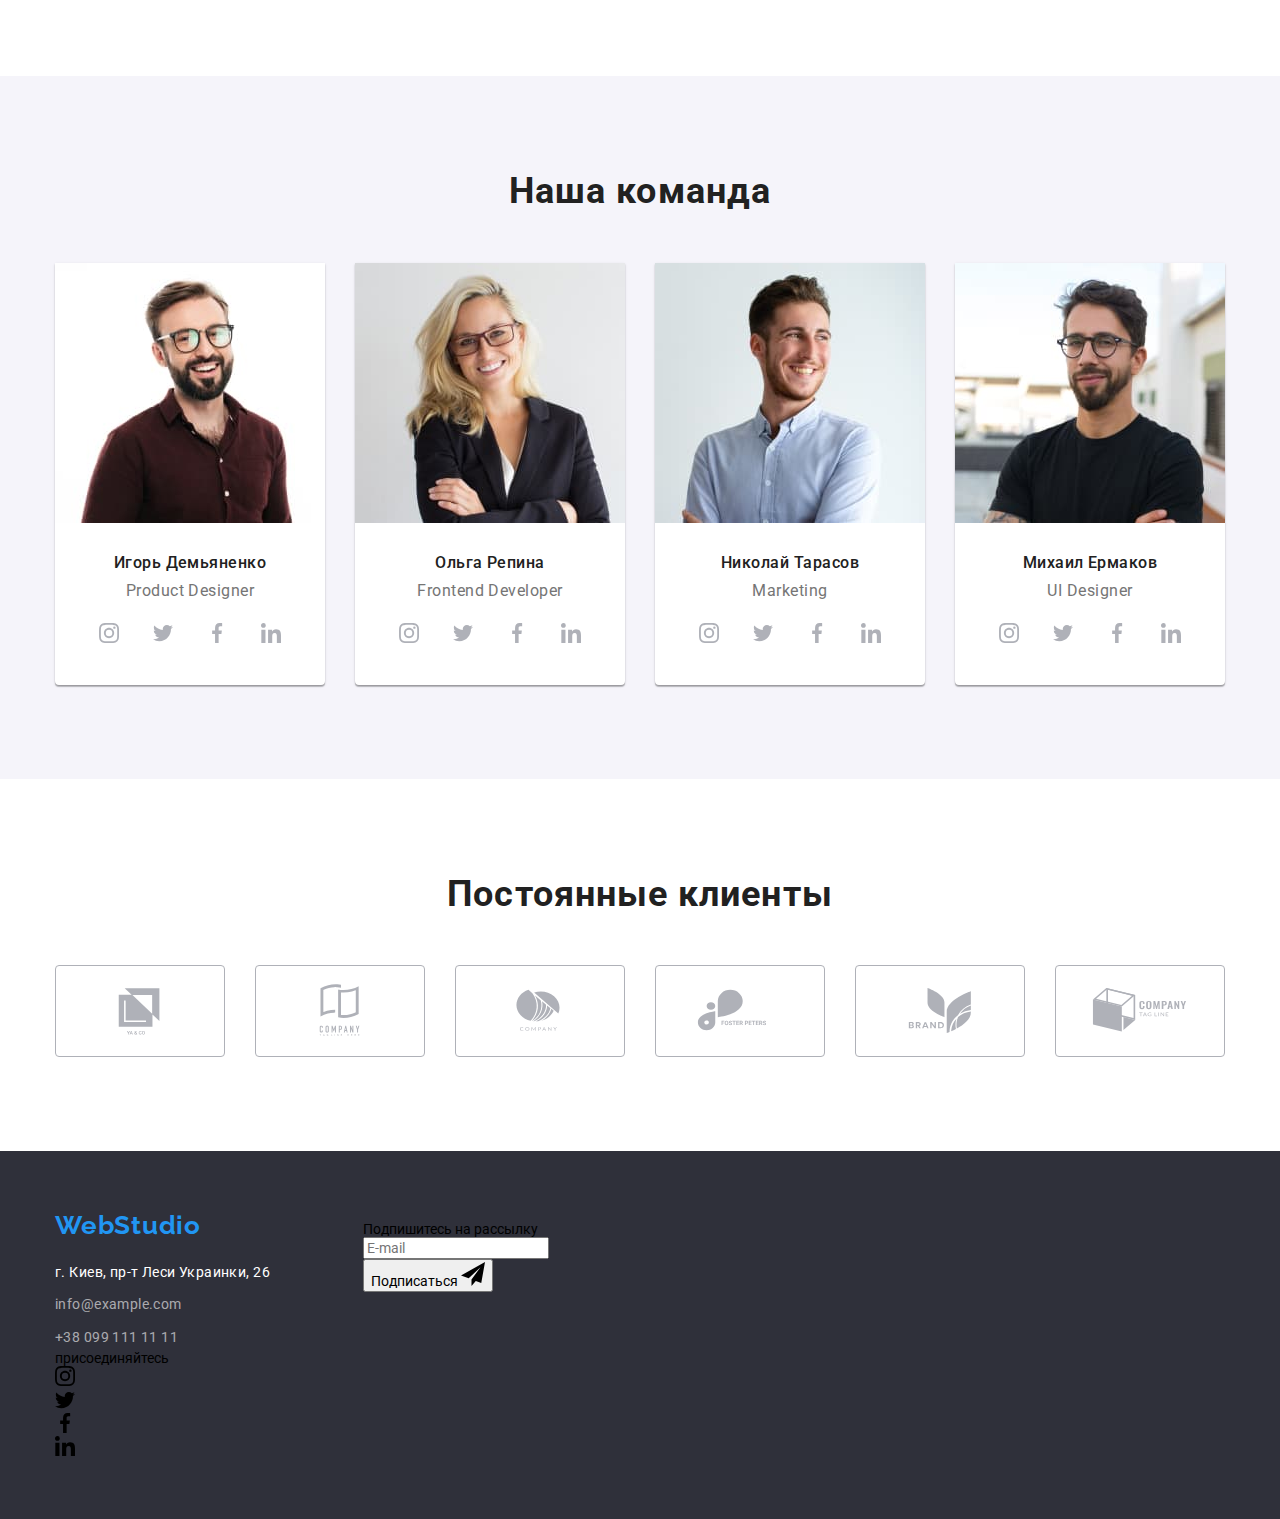
==== commit 874e61a5: "refactored html files" ====
--- a/index.html
+++ b/index.html
@@ -17,34 +17,38 @@
   </head>
   <body>
     <header class="header">
-      <div class="container header-container">
-        <a href="./index.html" class="link logo">Web<span class="primary-logo">Studio</span></a>
-        <nav>
-          <ul class="navigation-list">
-            <li class="navigation-item">
-              <a href="./index.html" class="current navigation-link link">Студия</a>
-            </li>
-            <li class="navigation-item">
-              <a href="./portfolio.html" class="navigation-link link">Портфолио</a>
-            </li>
-            <li class="navigation-item"><a href="#" class="navigation-link link">Контакты</a></li>
+      <div class="header__container container">
+        <a class="header__logo link" href="./index.html"
+          >Web<span class="header__logo--primary">Studio</span></a
+        >
+        <nav class="navigation">
+          <ul class="navigation__list">
+            <li class="navigation__item">
+              <a class="navigation__link navigation__link--current link" href="./index.html"
+                >Студия</a
+              >
+            </li>
+            <li class="navigation__item">
+              <a class="navigation__link link" href="./portfolio.html">Портфолио</a>
+            </li>
+            <li class="navigation__item"><a class="navigation__link link" href="#">Контакты</a></li>
           </ul>
         </nav>
-        <ul class="header-contacts-list">
-          <li class="header-contacts-item">
-            <a href="mailto:info@devstudio.com" class="header-contacts-link link">
-              <div class="header-icon-wrapper">
-                <svg class="header-icon" width="16" height="12">
+        <ul class="header-contacts">
+          <li class="header-contacts__item">
+            <a class="header-contacts__link link" href="mailto:info@devstudio.com">
+              <div class="header-contacts__icon--wrapper">
+                <svg class="header-contacts__icon" width="16" height="12">
                   <use href="./images/icons.svg#mail"></use>
                 </svg>
               </div>
               info@devstudio.com
             </a>
           </li>
-          <li class="header-contacts-item">
-            <a href="tel:+380961111111" class="header-contacts-link link">
-              <div class="header-icon-wrapper">
-                <svg class="header-icon" width="10" height="16">
+          <li class="header-contacts__item">
+            <a class="header-contacts__link link" href="tel:+380961111111">
+              <div class="header-contacts__icon--wrapper">
+                <svg class="header-contacts__icon" width="10" height="16">
                   <use href="./images/icons.svg#smartphone"></use>
                 </svg>
               </div>
@@ -56,18 +60,18 @@
     </header>
     <main>
       <section class="hero">
-        <div class="hero-container">
-          <h1 class="hero-title">Эффективные решения для вашего бизнеса</h1>
-          <button class="hero-button" type="button" data-modal-open>Заказать услугу</button>
+        <div class="hero__container">
+          <h1 class="hero__title">Эффективные решения для вашего бизнеса</h1>
+          <button class="hero__button button" type="button" data-modal-open>Заказать услугу</button>
           <div class="backdrop is-hidden" data-modal>
             <div class="modal">
-              <button class="modal-button-close" type="button" data-modal-close>
-                <svg class="modal-close-icon" width="18" height="18">
+              <button class="modal-button__close" type="button" data-modal-close>
+                <svg class="modal-button__close--icon" width="18" height="18">
                   <use href="./images/icons.svg#icon-close"></use>
                 </svg>
               </button>
-              <p class="modal-title">Оставьте свои данные, мы вам перезвоним</p>
-              <form class="modal-form">
+              <p class="modal__title">Оставьте свои данные, мы вам перезвоним</p>
+              <form class="modal__form">
                 <div class="modal-name-wrapper">
                   <label class="modal-name-label"
                     >Имя
@@ -164,50 +168,50 @@
         </div>
       </section>
       <section class="features section">
-        <div class="container features-container">
-          <h2 class="sub-title visually-hidden">Наши особенности</h2>
-          <ul class="features-list">
-            <li class="features-item">
-              <div class="features-icon-wrapper">
-                <svg class="features-icon" width="70" height="70">
+        <div class="features__container container">
+          <h2 class="featuder__subtitle subtitle visually-hidden">Наши особенности</h2>
+          <ul class="features__list">
+            <li class="features__item">
+              <div class="features__icon--wrapper">
+                <svg class="features__icon" width="70" height="70">
                   <use href="./images/icons.svg#icon-antenna"></use>
                 </svg>
               </div>
-              <h3 class="features-title">Внимание к деталям</h3>
-              <p class="features-description">
+              <h3 class="features__title">Внимание к деталям</h3>
+              <p class="features__description">
                 Идейные соображения, а также начало повседневной работы по формированию позиции.
               </p>
             </li>
-            <li class="features-item">
-              <div class="features-icon-wrapper">
-                <svg class="features-icon" width="70" height="70">
+            <li class="features__item">
+              <div class="features__icon--wrapper">
+                <svg class="features__icon" width="70" height="70">
                   <use href="./images/icons.svg#icon-clock"></use>
                 </svg>
               </div>
-              <h3 class="features-title">Пунктуальность</h3>
-              <p class="features-description">
+              <h3 class="features__title">Пунктуальность</h3>
+              <p class="features__description">
                 Задача организации, в особенности же рамки и место обучения кадров влечет за собой.
               </p>
             </li>
-            <li class="features-item">
-              <div class="features-icon-wrapper">
-                <svg class="features-icon" width="70" height="70">
+            <li class="features__item">
+              <div class="features__icon--wrapper">
+                <svg class="features__icon" width="70" height="70">
                   <use href="./images/icons.svg#icon-diagram"></use>
                 </svg>
               </div>
-              <h3 class="features-title">Планирование</h3>
-              <p class="features-description">
+              <h3 class="features__title">Планирование</h3>
+              <p class="features__description">
                 Равным образом консультация с широким активом в значительной степени обуславливает.
               </p>
             </li>
-            <li class="features-item">
-              <div class="features-icon-wrapper">
-                <svg class="features-icon" width="70" height="70">
+            <li class="features__item">
+              <div class="features__icon--wrapper">
+                <svg class="features__icon" width="70" height="70">
                   <use href="./images/icons.svg#icon-astronaut"></use>
                 </svg>
               </div>
-              <h3 class="features-title">Современные технологии</h3>
-              <p class="features-description">
+              <h3 class="features__title">Современные технологии</h3>
+              <p class="features__description">
                 Значимость этих проблем настолько очевидна, что реализация плановых заданий.
               </p>
             </li>
@@ -215,49 +219,49 @@
         </div>
       </section>
       <section class="engagement section">
-        <div class="container engagement-container">
-          <h2 class="sub-title">Чем мы занимаемся</h2>
-          <ul class="engagement-list">
-            <li class="engagement-item">
-              <div class="engagement-description-wrapper">
+        <div class="engagement-container container">
+          <h2 class="subtitle">Чем мы занимаемся</h2>
+          <ul class="engagement__list">
+            <li class="engagement__item">
+              <div class="engagement__description--wrapper">
                 <img
-                  class="engagement-image"
+                  class="engagement__image"
                   src="./images/box1opti.jpeg"
                   alt="coding"
                   width="370"
                 />
-                <p class="engagement-description-text">Десктопные приложения</p>
-              </div>
-            </li>
-            <li class="engagement-item">
-              <div class="engagement-description-wrapper">
+                <p class="engagement__description">Десктопные приложения</p>
+              </div>
+            </li>
+            <li class="engagement__item">
+              <div class="engagement__description--wrapper">
                 <img
-                  class="engagement-image"
+                  class="engagement__image"
                   src="./images/box2opti.jpeg"
                   alt="developing a design"
                   width="370"
                 />
-                <p class="engagement-description-text">Мобильные приложения</p>
-              </div>
-            </li>
-            <li class="engagement-item">
-              <div class="engagement-description-wrapper">
+                <p class="engagement__description">Мобильные приложения</p>
+              </div>
+            </li>
+            <li class="engagement__item">
+              <div class="engagement__description--wrapper">
                 <img
-                  class="engagement-image"
+                  class="engagement__image"
                   src="./images/box3opti.jpeg"
                   alt="coosing a color"
                   width="370"
                 />
-                <p class="engagement-description-text">Дизайнерские решения</p>
+                <p class="engagement__description">Дизайнерские решения</p>
               </div>
             </li>
           </ul>
         </div>
       </section>
       <section class="team section">
-        <div class="container team-container">
-          <h2 class="sub-title">Наша команда</h2>
-          <ul class="team-list">
+        <div class="team__container container">
+          <h2 class="subtitle">Наша команда</h2>
+          <ul class="team__list">
             <li class="team-member">
               <img
                 class="team-image"
@@ -430,47 +434,47 @@
         </div>
       </section>
       <section class="clients section">
-        <h2 class="sub-title">Постоянные клиенты</h2>
-        <div class="container clients-container">
-          <ul class="clients-list">
-            <li class="clients-item">
-              <a class="clients-card link" href="">
-                <svg class="clients-icon" width="106" height="60">
+        <h2 class="subtitle">Постоянные клиенты</h2>
+        <div class="clients__container container">
+          <ul class="clients__list">
+            <li class="clients__item">
+              <a class="clients__card link" href="">
+                <svg class="clients__icon" width="106" height="60">
                   <use href="./images/icons.svg#client1"></use>
                 </svg>
               </a>
             </li>
-            <li class="clients-item">
-              <a class="clients-card link" href="">
-                <svg class="clients-icon" width="106" height="60">
+            <li class="clients__item">
+              <a class="clients__card link" href="">
+                <svg class="clients__icon" width="106" height="60">
                   <use href="./images/icons.svg#client2"></use>
                 </svg>
               </a>
             </li>
-            <li class="clients-item">
-              <a class="clients-card link" href="">
-                <svg class="clients-icon" width="106" height="60">
+            <li class="clients__item">
+              <a class="clients__card link" href="">
+                <svg class="clients__icon" width="106" height="60">
                   <use href="./images/icons.svg#client3"></use>
                 </svg>
               </a>
             </li>
-            <li class="clients-item">
-              <a class="clients-card link" href="">
-                <svg class="clients-icon" width="106" height="60">
+            <li class="clients__item">
+              <a class="clients__card link" href="">
+                <svg class="clients__icon" width="106" height="60">
                   <use href="./images/icons.svg#client4"></use>
                 </svg>
               </a>
             </li>
-            <li class="clients-item">
-              <a class="clients-card link" href="">
-                <svg class="clients-icon" width="106" height="60">
+            <li class="clients__item">
+              <a class="clients__card link" href="">
+                <svg class="clients__icon" width="106" height="60">
                   <use href="./images/icons.svg#client5"></use>
                 </svg>
               </a>
             </li>
-            <li class="clients-item">
-              <a class="clients-card link" href="">
-                <svg class="clients-icon" width="106" height="60">
+            <li class="clients__item">
+              <a class="clients__card link" href="">
+                <svg class="clients__icon" width="106" height="60">
                   <use href="./images/icons.svg#client6"></use>
                 </svg>
               </a>
@@ -480,61 +484,61 @@
       </section>
     </main>
     <footer class="footer">
-      <div class="container footer-container">
-        <div class="footer-left-wrapper">
-          <div class="footer-address-wrapper">
-            <a href="./index.html" class="link logo footer-logo"
-              >Web<span class="secondary-logo">Studio</span></a
+      <div class="footer__container container">
+        <div class="footer-left">
+          <div class="footer-address">
+            <a class="footer__logo header__logo link" href="./index.html"
+              >Web<span class="footer__logo--secondary">Studio</span></a
             >
-            <address class="footer-address">
+            <address class="footer-address__list">
               <a
+                class="footer-address__link link"
                 href="https://goo.gl/maps/7Yn7Yswf4JNhCeD27"
-                class="link address-link"
                 target="_blank"
                 rel="noopener noreferrer"
                 >г. Киев, пр-т Леси Украинки, 26</a
               >
-              <ul class="footer-contacts">
-                <li class="footer-contacts-item">
-                  <a href="mailto:info@example.com" class="link footer-contacts-link"
+              <ul class="footer-address__contacts--list">
+                <li class="footer-address__contacts--item">
+                  <a class="footer-address__contacts--link link" href="mailto:info@example.com"
                     >info@example.com</a
                   >
                 </li>
-                <li class="footer-contacts-item">
-                  <a href="tel:+380991111111" class="link footer-contacts-link"
+                <li class="footer-address__contacts--item">
+                  <a class="footer-address__contacts--link link" href="tel:+380991111111"
                     >+38 099 111 11 11</a
                   >
                 </li>
               </ul>
             </address>
           </div>
-          <div class="footer-social-wrapper">
-            <p class="footer-social-description">присоединяйтесь</p>
-            <ul class="footer-icon-list">
-              <li class="footer-icon-item">
-                <a class="footer-icon-link link" href="">
-                  <svg class="footer-social-icon" width="20" height="20">
+          <div class="footer-social">
+            <p class="footer-social__description">присоединяйтесь</p>
+            <ul class="footer-social__list">
+              <li class="footer-social__item">
+                <a class="footer-social__link link" href="">
+                  <svg class="footer-social__icon" width="20" height="20">
                     <use href="./images/icons.svg#instagram"></use>
                   </svg>
                 </a>
               </li>
-              <li class="footer-icon-item">
-                <a class="footer-icon-link link" href="">
-                  <svg class="team-social-icon" width="20" height="20">
+              <li class="footer-social__item">
+                <a class="footer-social__link" href="">
+                  <svg class="footer-social__icon" width="20" height="20">
                     <use href="./images/icons.svg#twitter"></use>
                   </svg>
                 </a>
               </li>
-              <li class="footer-icon-item">
-                <a class="footer-icon-link link" href="">
-                  <svg class="footer-social-icon" width="20" height="20">
+              <li class="footer-social__item">
+                <a class="footer-social__link link" href="">
+                  <svg class="footer-social__icon" width="20" height="20">
                     <use href="./images/icons.svg#facebook"></use>
                   </svg>
                 </a>
               </li>
-              <li class="footer-icon-item">
-                <a class="footer-icon-link link" href="">
-                  <svg class="footer-social-icon" width="20" height="20">
+              <li class="footer-social__item">
+                <a class="footer-social__link link" href="">
+                  <svg class="footer-social__icon" width="20" height="20">
                     <use href="./images/icons.svg#linkedin"></use>
                   </svg>
                 </a>
@@ -542,18 +546,18 @@
             </ul>
           </div>
         </div>
-        <div class="footer-right-wrapper">
-          <p class="footer-subscription-description footer-social-description">
+        <div class="footer-right">
+          <p class="footer-right__description footer-social__description">
             Подпишитесь на рассылку
           </p>
-          <form class="footer-subscription-form">
-            <div class="footer-subscription-wrapper">
-              <label class="footer-subscription-label">
-                <input class="footer-subscription-input" type="text" placeholder="E-mail" />
+          <form class="footer-right__form">
+            <div class="footer-right__subscription">
+              <label class="footer-right__label">
+                <input class="footer-right__input" type="text" placeholder="E-mail" />
               </label>
-              <button class="footer-subscription-button" type="submit">
+              <button class="footer-right__button button" type="submit">
                 Подписаться
-                <svg class="footer-subscription-icon" width="24" height="24">
+                <svg class="footer-right__icon" width="24" height="24">
                   <use href="./images/icons.svg#icon-send"></use>
                 </svg>
               </button>
--- a/css/styles.css
+++ b/css/styles.css
@@ -72,10 +72,10 @@
 .header {
   border-bottom: 1px solid rgba(236, 236, 236, 1);
 }
-.header-container {
-  display: flex;
-}
-.logo {
+.header__container {
+  display: flex;
+}
+.header__logo {
   padding-top: 24px;
   padding-bottom: 25px;
   font-family: Raleway, sans-serif;
@@ -85,23 +85,23 @@
   letter-spacing: 0.03em;
   color: var(--primary-blue-color);
 }
-.primary-logo {
+.header__logo--primary {
   color: var(--logo-color);
 }
-.secondary-logo {
-  color: var(--primary-white-color);
-}
-.navigation-list {
+.header__logo--secondary {
+  color: var(--primary-white-color);
+}
+.navigation__list {
   display: flex;
   margin-left: 93px;
 }
-.navigation-item {
+.navigation__item {
   position: relative;
 }
-.navigation-item:not(:last-child) {
+.navigation__item:not(:last-child) {
   margin-right: 50px;
 }
-.navigation-link {
+.navigation__link {
   display: block;
   padding-top: 32px;
   padding-bottom: 32px;
@@ -111,14 +111,14 @@
   letter-spacing: 0.02em;
   color: var(--title-color);
 }
-.navigation-link:hover,
-.navigation-link:focus {
+.navigation__link:hover,
+.navigation__link:focus {
   color: var(--primary-blue-color);
 }
-.navigation-list .navigation-item .current {
+.navigation__link--current {
   color: #2196f3;
 }
-.current::after {
+.navigation__link--current::after {
   content: '';
   position: absolute;
   left: 0;
@@ -128,11 +128,11 @@
   border-bottom: 4px solid var(--primary-blue-color);
 }
 
-.header-contacts-list {
+.header-contacts__list {
   display: flex;
   margin-left: auto;
 }
-.header-contacts-item .header-contacts-link {
+.header-contacts__item .header-contacts__link {
   display: flex;
   align-items: center;
   font-weight: 500;
@@ -140,26 +140,26 @@
   letter-spacing: 0.02em;
   color: var(--primary-description-color);
 }
-.header-contacts-item:not(:last-child) {
+.header-contacts__item:not(:last-child) {
   margin-right: 50px;
 }
-.header-contacts-link {
+.header-contacts__link {
   display: block;
   padding-top: 32px;
   padding-bottom: 32px;
   transition: color var(--transition-time) var(--transition-cubic),
     fill var(--transition-time) var(--transition-cubic);
 }
-.header-contacts-link:hover,
-.header-contacts-link:focus {
+.header-contacts__link:hover,
+.header-contacts__link:focus {
   color: var(--primary-blue-color);
   fill: var(--primary-blue-color);
 }
-.header-icon-wrapper {
+.header-contacts__icon--wrapper {
   display: flex;
   margin-right: 10px;
 }
-.header-icon {
+.header-contacts__icon {
   fill: currentColor;
 }
 /* HERO */
@@ -178,12 +178,12 @@
   padding-top: 200px;
   padding-bottom: 200px;
 }
-.hero-container {
+.hero__container {
   margin: 0 auto;
 
   width: 696px;
 }
-.hero-title {
+.hero__title {
   margin-bottom: 30px;
   font-weight: 900;
   font-size: 44px;
@@ -193,7 +193,7 @@
   text-transform: uppercase;
   text-align: center;
 }
-.hero-button {
+.hero__button {
   padding: 10px 31px;
   width: 200px;
   height: 50px;
@@ -210,8 +210,8 @@
   color: var(--primary-white-color);
   transition: background-color var(--transition-time) var(--transition-cubic);
 }
-.hero-button:hover,
-.hero-button:focus {
+.hero__button:hover,
+.hero__button:focus {
   background-color: #188ce8;
 }
 
@@ -248,7 +248,7 @@
   transition: transform 250ms cubic-bezier(0.4, 0, 0.2, 1);
 }
 
-.modal-button-close {
+.modal-button__close {
   position: absolute;
   display: flex;
   align-items: center;
@@ -263,11 +263,11 @@
   height: 30px;
   transition: fill var(--transition-time) var(--transition-cubic);
 }
-.modal-button-close:hover,
-.modal-button-close:focus {
+.modal-button__close:hover,
+.modal-button__close:focus {
   fill: var(--primary-blue-color);
 }
-.modal-title {
+.modal__title {
   margin-bottom: 12px;
   font-weight: 700;
   font-size: 20px;
@@ -473,11 +473,11 @@
 .features {
   padding-bottom: 0;
 }
-.features-list {
+.features__list {
   display: flex;
   gap: 30px;
 }
-.features-icon-wrapper {
+.features__icon--wrapper {
   display: flex;
   justify-content: center;
   align-items: center;
@@ -487,7 +487,7 @@
   background-color: var(--primary-button-color);
   border-radius: 4px;
 }
-.sub-title {
+.subtitle {
   margin-bottom: 50px;
   font-weight: 700;
   font-size: 36px;
@@ -496,7 +496,7 @@
   letter-spacing: 0.03em;
   color: var(--title-color);
 }
-.features-title {
+.features__title {
   margin-bottom: 10px;
   font-size: 14px;
   font-weight: 700;
@@ -505,27 +505,27 @@
   letter-spacing: 0.03em;
   text-transform: uppercase;
 }
-.features-description {
+.features__description {
   line-height: 1.71;
   letter-spacing: 0.03em;
   color: var(--primary-description-color);
 }
 /* ENGAGEMENT */
 
-.engagement-list {
+.engagement__list {
   display: flex;
   gap: 30px;
 }
-.engagement-item {
+.engagement__item {
   width: 370px;
 }
-.engagement-description-wrapper {
+.engagement__description--wrapper {
   position: relative;
   display: flex;
   align-items: center;
   justify-content: center;
 }
-.engagement-description-text {
+.engagement__description {
   position: absolute;
   bottom: 0;
   width: 100%;
@@ -547,7 +547,7 @@
 .team {
   background-color: var(--primary-button-color);
 }
-.team-list {
+.team__list {
   display: flex;
   gap: 30px;
 }
@@ -618,15 +618,15 @@
 }
 
 /* CLIENTS*/
-.clients-list {
+.clients__list {
   display: flex;
   gap: 30px;
 }
-.clients-item {
+.clients__item {
   width: 170px;
   height: 92px;
 }
-.clients-card {
+.clients__card {
   height: 92px;
   width: 170px;
   display: flex;
@@ -639,12 +639,12 @@
     fill var(--transition-time) var(--transition-cubic),
     color var(--transition-time) var(--transition-cubic);
 }
-.clients-icon {
+.clients__icon {
   fill: currentColor;
 }
 
-.clients-card:hover,
-.clients-card:focus {
+.clients__card:hover,
+.clients__card:focus {
   border: 1px solid var(--primary-blue-color);
   fill: var(--primary-blue-color);
   color: var(--primary-blue-color);
@@ -768,24 +768,24 @@
   padding-top: 60px;
   padding-bottom: 60px;
 }
-.footer-container {
+.footer__container {
   display: flex;
   align-items: baseline;
   gap: 93px;
 }
-.footer-left-wrapper {
+.footer-left__wrapper {
   display: flex;
   align-items: baseline;
   gap: 70px;
 }
 
-.footer-logo {
+.footer__logo {
   padding-top: 0;
   padding-bottom: 0;
   margin-bottom: 20px;
   display: block;
 }
-.footer-address .address-link {
+.footer-address .footer-address__link {
   display: block;
   margin-bottom: 9px;
   font-style: normal;
@@ -794,26 +794,26 @@
   color: var(--primary-white-color);
   transition: color var(--transition-time) var(--transition-cubic);
 }
-.address-link:focus,
-.address-link:hover {
+.footer-address__link:focus,
+.footer-address__link:hover {
   color: var(--primary-blue-color);
 }
-.footer-contacts-link {
+.footer-address__contacts--link {
   font-style: normal;
   line-height: 1.71;
   letter-spacing: 0.03em;
   color: rgba(255, 255, 255, 0.6);
   transition: color var(--transition-time) var(--transition-cubic);
 }
-.footer-contacts-item:not(:last-child) {
+.footer-address__contacts--item:not(:last-child) {
   margin-bottom: 9px;
 }
-.footer-contacts-link:focus,
-.footer-contacts-link:hover {
+.footer-address__contacts--link:focus,
+.footer-address__contacts--link:hover {
   color: var(--primary-blue-color);
 }
 
-.footer-social-description {
+.footer-left__social--description {
   margin-bottom: 20px;
   font-weight: 700;
   font-size: 14px;
@@ -823,23 +823,22 @@
 
   color: var(--primary-white-color);
 }
-.footer-icon-list {
+.footer-left__social--list {
   display: flex;
   gap: 10px;
   justify-content: center;
 }
-.footer-icon-item {
+.footer-left__social--item {
   fill: currentColor;
   display: flex;
-
   justify-content: center;
   height: 44px;
   width: 44px;
 }
-.footer-icon-item:last-child {
+.footer-left__social--item:last-child {
   margin-right: 0;
 }
-.footer-icon-link {
+.footer-left__social--link {
   color: var(--primary-white-color);
   background-color: rgba(255, 255, 255, 0.1);
   border-radius: 50%;
@@ -852,40 +851,37 @@
     color var(--transition-time) var(--transition-cubic),
     background-color var(--transition-time) var(--transition-cubic);
 }
-.footer-social-icon {
+.footer-left__social--icon {
   fill: currentColor;
 }
-.footer-icon-link:hover,
-.footer-icon-link:focus {
+.footer-left__social--link:hover,
+.footer-left__social--link:focus {
   fill: var(--primary-white-color);
   color: var(--primary-white-color);
   background-color: var(--primary-blue-color);
   border-radius: 50%;
 }
-.footer-subscription-wrapper {
-  display: flex;
-}
-.footer-subscription-label {
+.footer-right__subscription--wrapper {
+  display: flex;
+}
+.footer-right__subscription--label {
   margin-right: 12px;
 }
-.footer-subscription-input {
+.footer-right__subscription--input {
   height: 50px;
   width: 358px;
   background-color: inherit;
   border: 1px solid rgba(255, 255, 255, 0.3);
   border-radius: 4px;
-
+  padding-left: 16px;
   outline: none;
   color: var(--primary-white-color);
 }
-.footer-subscription-input::placeholder {
+.footer-right__subscription--input::placeholder {
   color: rgba(255, 255, 255, 0.6);
 }
-.footer-subscription-input {
-  padding-left: 16px;
-}
-
-.footer-subscription-button {
+
+.footer-right__subscription--button {
   background-color: var(--primary-blue-color);
   color: var(--primary-white-color);
   display: flex;
@@ -902,7 +898,7 @@
   border-radius: 4px;
   box-shadow: 0px 4px 4px rgba(0, 0, 0, 0.15);
 }
-.footer-subscription-icon {
+.footer-right__subscription--icon {
   margin-left: 10px;
   fill: var(--primary-white-color);
 }
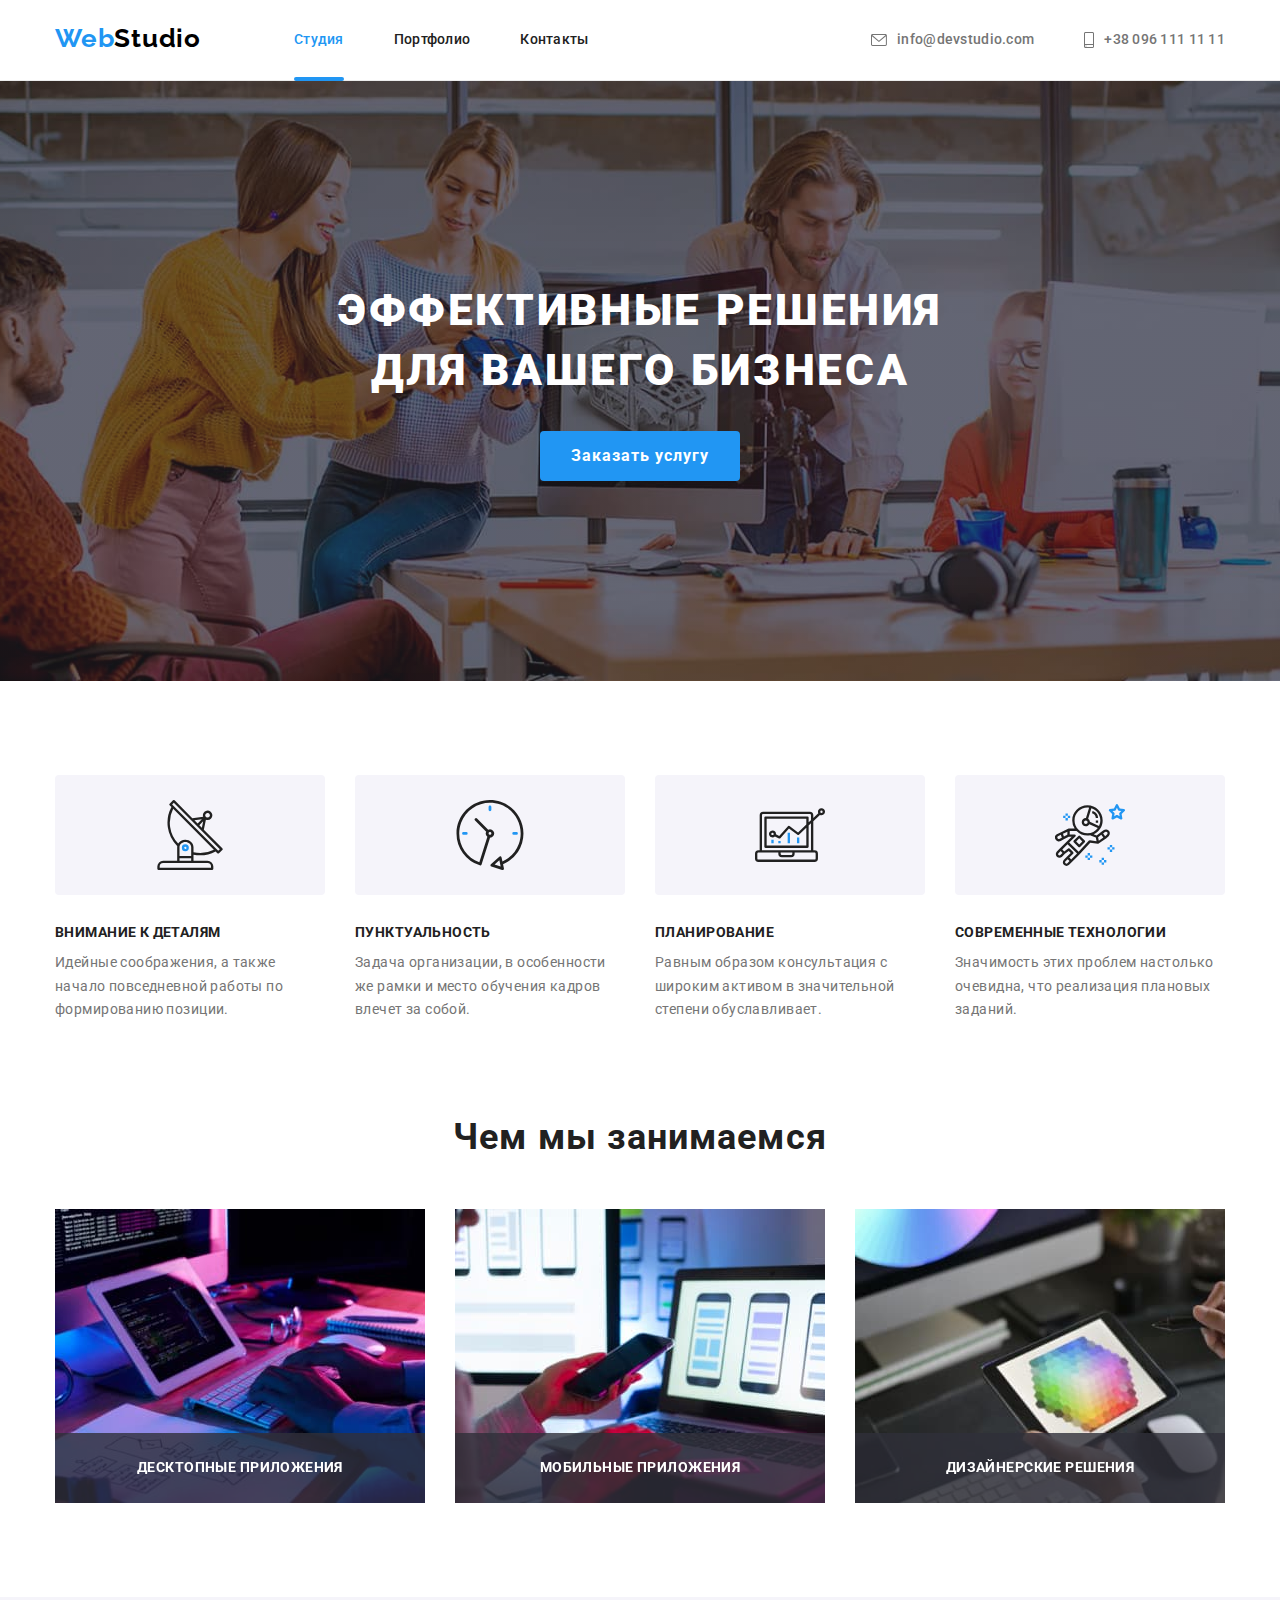
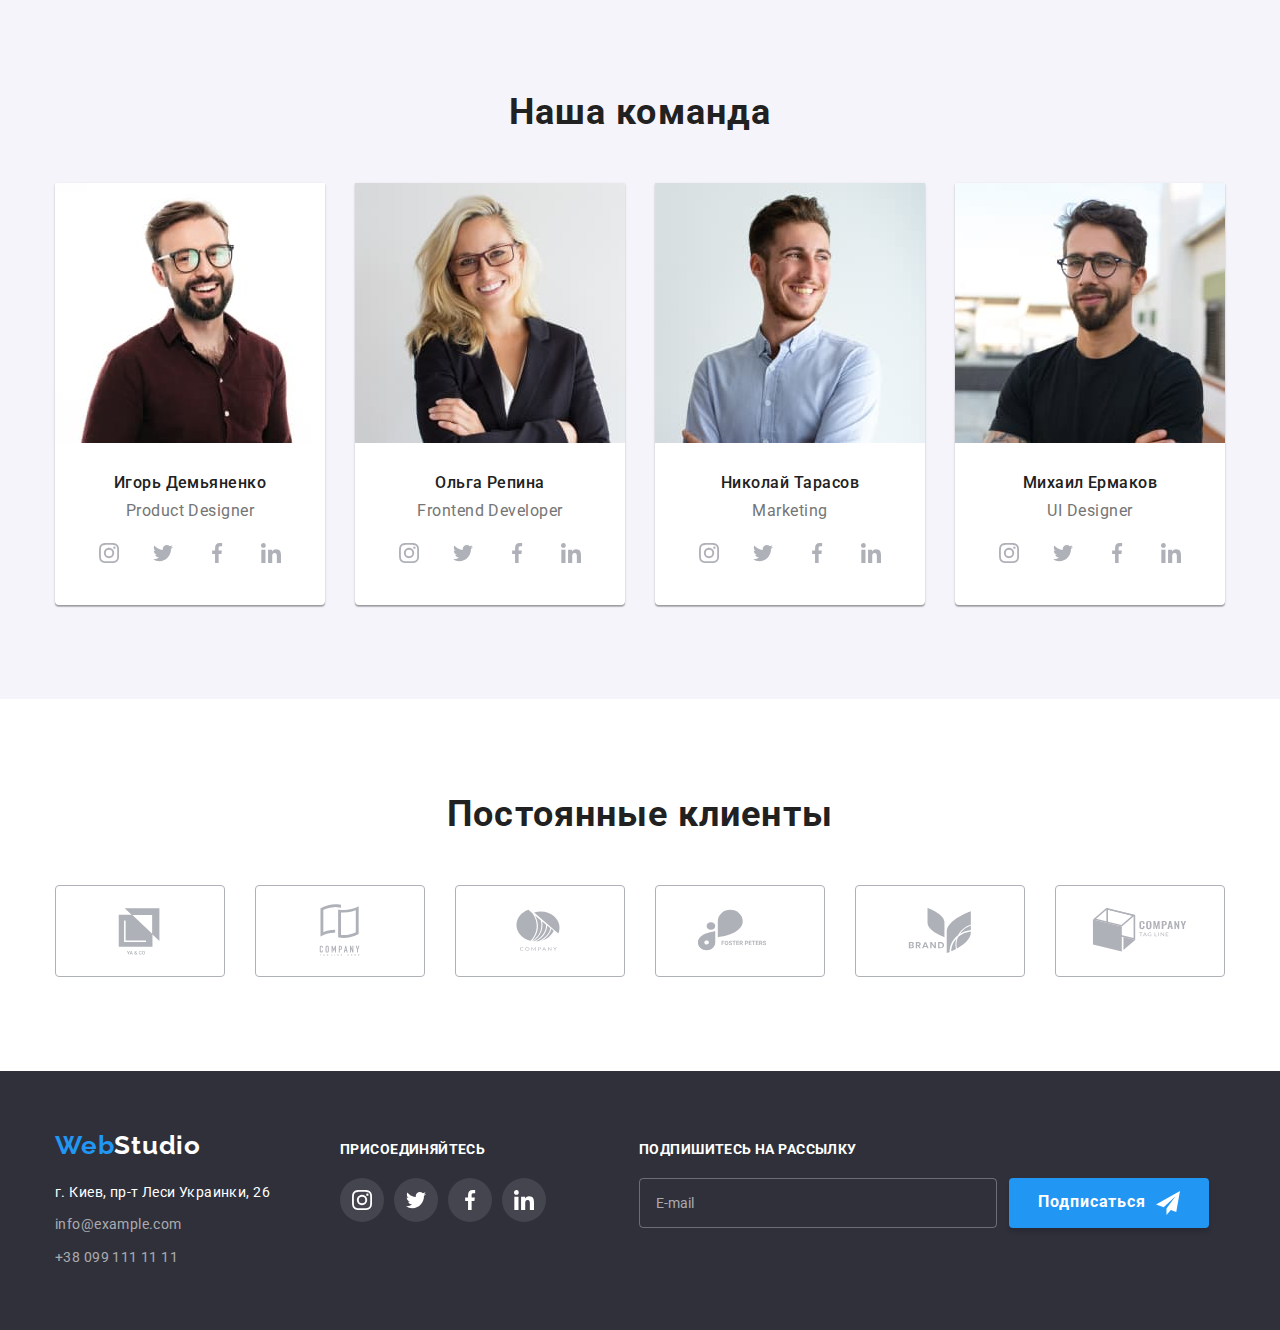
==== commit f408b2f2: "refactored html files" ====
--- a/index.html
+++ b/index.html
@@ -65,19 +65,19 @@
           <button class="hero__button button" type="button" data-modal-open>Заказать услугу</button>
           <div class="backdrop is-hidden" data-modal>
             <div class="modal">
-              <button class="modal-button__close" type="button" data-modal-close>
-                <svg class="modal-button__close--icon" width="18" height="18">
+              <button class="button-close" type="button" data-modal-close>
+                <svg class="button-close__icon" width="18" height="18">
                   <use href="./images/icons.svg#icon-close"></use>
                 </svg>
               </button>
               <p class="modal__title">Оставьте свои данные, мы вам перезвоним</p>
               <form class="modal__form">
-                <div class="modal-name-wrapper">
-                  <label class="modal-name-label"
+                <div class="modal__wrapper">
+                  <label class="modal__label"
                     >Имя
-                    <span class="modal-name-field">
+                    <span class="modal__field">
                       <input
-                        class="modal-name-input"
+                        class="modal__input"
                         type="text"
                         name="username"
                         placeholder=" "
@@ -86,18 +86,18 @@
                         required
                         autocomplete="off"
                       />
-                      <svg class="modal-name-icon" width="12" height="12">
+                      <svg class="modal__icon" width="12" height="12">
                         <use href="./images/icons.svg#name-modal"></use>
                       </svg>
                     </span>
                   </label>
                 </div>
-                <div class="modal-tel-wrapper">
-                  <label class="modal-tel-label"
+                <div class="modal__wrapper">
+                  <label class="modal__label"
                     >Телефон
-                    <span class="modal-tel-field">
+                    <span class="modal__field">
                       <input
-                        class="modal-tel-input"
+                        class="modal__input"
                         type="tel"
                         name="usertel"
                         placeholder=" "
@@ -106,35 +106,35 @@
                         min="1"
                         max="10"
                       />
-                      <svg class="modal-tel-icon" width="15" height="12">
+                      <svg class="modal__icon" width="13" height="13">
                         <use href="./images/icons.svg#tel-modal"></use>
                       </svg>
                     </span>
                   </label>
                 </div>
-                <div class="modal-mail-wrapper">
-                  <label class="modal-mail-label"
+                <div class="modal__wrapper">
+                  <label class="modal__label"
                     >Почта
-                    <span class="modal-mail-field">
+                    <span class="modal__field">
                       <input
-                        class="modal-mail-input"
+                        class="modal__input"
                         type="email"
                         name="usermail"
                         placeholder=" "
                         required
                         autocomplete="off"
                       />
-                      <svg class="modal-mail-icon" width="18" height="18">
+                      <svg class="modal__icon" width="15" height="12">
                         <use href="./images/icons.svg#mail-modal"></use>
                       </svg>
                     </span>
                   </label>
                 </div>
-                <div class="modal-textarea-wrapper">
-                  <label class="modal-comment-label">
+                <div class="modal-comment">
+                  <label class="modal-comment__label modal__label">
                     Комментарий
                     <textarea
-                      class="modal-comment-textarea"
+                      class="modal-comment__textarea"
                       name="feedback"
                       rows="6"
                       placeholder="Введите текст"
@@ -142,26 +142,26 @@
                   </label>
                 </div>
 
-                <label class="modal-form-agreement">
-                  <div class="modal-agreement-wrapper">
+                <label class="modal-agreement">
+                  <div class="modal-agreement__wrapper">
                     <input
-                      class="modal-form-checkbox visually-hidden"
+                      class="modal-agreement__checkbox visually-hidden"
                       type="checkbox"
                       name="checkerforcheckbox"
                     />
-                    <span class="modal-checkbox-wrapper">
-                      <svg class="modal-checkbox-icon" width="11" height="8">
+                    <span class="modal-agreement__border">
+                      <svg class="modal-agreement__icon" width="11" height="8">
                         <use href="./images/icons.svg#checker-modal"></use>
                       </svg>
                     </span>
-                    <p class="modal-agreement-title">
+                    <p class="modal-agreement__title">
                       Соглашаюсь с рассылкой и принимаю
-                      <a class="modal-agreement-link" href="">Условия договора</a>
+                      <a class="modal-agreement__link" href="">Условия договора</a>
                     </p>
                   </div>
                 </label>
 
-                <button class="modal-button-submit" type="submit">Отправить</button>
+                <button class="modal__button" type="submit">Отправить</button>
               </form>
             </div>
           </div>
@@ -219,8 +219,8 @@
         </div>
       </section>
       <section class="engagement section">
-        <div class="engagement-container container">
-          <h2 class="subtitle">Чем мы занимаемся</h2>
+        <div class="engagement__container container">
+          <h2 class="engagement__title subtitle">Чем мы занимаемся</h2>
           <ul class="engagement__list">
             <li class="engagement__item">
               <div class="engagement__description--wrapper">
@@ -260,43 +260,43 @@
       </section>
       <section class="team section">
         <div class="team__container container">
-          <h2 class="subtitle">Наша команда</h2>
+          <h2 class="team__title subtitle">Наша команда</h2>
           <ul class="team__list">
-            <li class="team-member">
+            <li class="team__member">
               <img
-                class="team-image"
+                class="team__image"
                 src="./images/member1opti.jpeg"
                 alt="smiling man"
                 width="270"
               />
-              <div class="team-text-wrapper">
-                <h3 class="team-name">Игорь Демьяненко</h3>
-                <p class="team-position">Product Designer</p>
-                <ul class="team-icon-list">
-                  <li class="team-icon-item">
-                    <a class="team-icon-link link" href="">
-                      <svg class="team-social-icon" width="20" height="20">
+              <div class="team__text">
+                <h3 class="team__name">Игорь Демьяненко</h3>
+                <p class="team__position">Product Designer</p>
+                <ul class="social-icon">
+                  <li class="social-icon__item">
+                    <a class="social-icon__link link" href="">
+                      <svg class="social-icon__logo" width="20" height="20">
                         <use href="./images/icons.svg#instagram"></use>
                       </svg>
                     </a>
                   </li>
-                  <li class="team-icon-item">
-                    <a class="team-icon-link link" href="">
-                      <svg class="team-social-icon" width="20" height="20">
+                  <li class="social-icon__item">
+                    <a class="social-icon__link link" href="">
+                      <svg class="social-icon__logo" width="20" height="20">
                         <use href="./images/icons.svg#twitter"></use>
                       </svg>
                     </a>
                   </li>
-                  <li class="team-icon-item">
-                    <a class="team-icon-link link" href="">
-                      <svg class="team-social-icon" width="20" height="20">
+                  <li class="social-icon__item">
+                    <a class="social-icon__link link" href="">
+                      <svg class="social-icon__logo" width="20" height="20">
                         <use href="./images/icons.svg#facebook"></use>
                       </svg>
                     </a>
                   </li>
-                  <li class="team-icon-item">
-                    <a class="team-icon-link link" href="">
-                      <svg class="team-social-icon" width="20" height="20">
+                  <li class="social-icon__item">
+                    <a class="social-icon__link" href="">
+                      <svg class="social-icon__logo" width="20" height="20">
                         <use href="./images/icons.svg#linkedin"></use>
                       </svg>
                     </a>
@@ -304,41 +304,41 @@
                 </ul>
               </div>
             </li>
-            <li class="team-member">
+            <li class="team__member">
               <img
-                class="team-image"
+                class="team__image"
                 src="./images/member2opti.jpeg"
                 alt="smiling woman"
                 width="270"
               />
-              <div class="team-text-wrapper">
-                <h3 class="team-name">Ольга Репина</h3>
-                <p class="team-position">Frontend Developer</p>
-                <ul class="team-icon-list">
-                  <li class="team-icon-item">
-                    <a class="team-icon-link link" href="">
-                      <svg class="team-social-icon" width="20" height="20">
+              <div class="team__text">
+                <h3 class="team__name">Ольга Репина</h3>
+                <p class="team__position">Frontend Developer</p>
+                <ul class="social-icon">
+                  <li class="social-icon__item">
+                    <a class="social-icon__link link" href="">
+                      <svg class="social-icon__logo" width="20" height="20">
                         <use href="./images/icons.svg#instagram"></use>
                       </svg>
                     </a>
                   </li>
-                  <li class="team-icon-item">
-                    <a class="team-icon-link link" href="">
-                      <svg class="team-social-icon" width="20" height="20">
+                  <li class="social-icon__item">
+                    <a class="social-icon__link link" href="">
+                      <svg class="social-icon__logo" width="20" height="20">
                         <use href="./images/icons.svg#twitter"></use>
                       </svg>
                     </a>
                   </li>
-                  <li class="team-icon-item">
-                    <a class="team-icon-link link" href="">
-                      <svg class="team-social-icon" width="20" height="20">
+                  <li class="social-icon__item">
+                    <a class="social-icon__link link" href="">
+                      <svg class="social-icon__logo" width="20" height="20">
                         <use href="./images/icons.svg#facebook"></use>
                       </svg>
                     </a>
                   </li>
-                  <li class="team-icon-item">
-                    <a class="team-icon-link link" href="">
-                      <svg class="team-social-icon" width="20" height="20">
+                  <li class="social-icon__item">
+                    <a class="social-icon__link" href="">
+                      <svg class="social-icon__logo" width="20" height="20">
                         <use href="./images/icons.svg#linkedin"></use>
                       </svg>
                     </a>
@@ -346,41 +346,41 @@
                 </ul>
               </div>
             </li>
-            <li class="team-member">
+            <li class="team__member">
               <img
-                class="team-image"
+                class="team__image"
                 src="./images/member3opti.jpeg"
                 alt="smiling man"
                 width="270"
               />
-              <div class="team-text-wrapper">
-                <h3 class="team-name">Николай Тарасов</h3>
-                <p class="team-position">Marketing</p>
-                <ul class="team-icon-list">
-                  <li class="team-icon-item">
-                    <a class="team-icon-link link" href="">
-                      <svg class="team-social-icon" width="20" height="20">
+              <div class="team__text">
+                <h3 class="team__name">Николай Тарасов</h3>
+                <p class="team__position">Marketing</p>
+                <ul class="social-icon">
+                  <li class="social-icon__item">
+                    <a class="social-icon__link link" href="">
+                      <svg class="social-icon__logo" width="20" height="20">
                         <use href="./images/icons.svg#instagram"></use>
                       </svg>
                     </a>
                   </li>
-                  <li class="team-icon-item">
-                    <a class="team-icon-link link" href="">
-                      <svg class="team-social-icon" width="20" height="20">
+                  <li class="social-icon__item">
+                    <a class="social-icon__link link" href="">
+                      <svg class="social-icon__logo" width="20" height="20">
                         <use href="./images/icons.svg#twitter"></use>
                       </svg>
                     </a>
                   </li>
-                  <li class="team-icon-item">
-                    <a class="team-icon-link link" href="">
-                      <svg class="team-social-icon" width="20" height="20">
+                  <li class="social-icon__item">
+                    <a class="social-icon__link link" href="">
+                      <svg class="social-icon__logo" width="20" height="20">
                         <use href="./images/icons.svg#facebook"></use>
                       </svg>
                     </a>
                   </li>
-                  <li class="team-icon-item">
-                    <a class="team-icon-link link" href="">
-                      <svg class="team-social-icon" width="20" height="20">
+                  <li class="social-icon__item">
+                    <a class="social-icon__link" href="">
+                      <svg class="social-icon__logo" width="20" height="20">
                         <use href="./images/icons.svg#linkedin"></use>
                       </svg>
                     </a>
@@ -388,41 +388,41 @@
                 </ul>
               </div>
             </li>
-            <li class="team-member">
+            <li class="team__member">
               <img
-                class="team-image"
+                class="team__image"
                 src="./images/member4opti.jpeg"
                 alt="smiling man"
                 width="270"
               />
-              <div class="team-text-wrapper">
-                <h3 class="team-name">Михаил Ермаков</h3>
-                <p class="team-position">UI Designer</p>
-                <ul class="team-icon-list">
-                  <li class="team-icon-item">
-                    <a class="team-icon-link link" href="">
-                      <svg class="team-social-icon" width="20" height="20">
+              <div class="team__text">
+                <h3 class="team__name">Михаил Ермаков</h3>
+                <p class="team__position">UI Designer</p>
+                <ul class="social-icon">
+                  <li class="social-icon__item">
+                    <a class="social-icon__link link" href="">
+                      <svg class="social-icon__logo" width="20" height="20">
                         <use href="./images/icons.svg#instagram"></use>
                       </svg>
                     </a>
                   </li>
-                  <li class="team-icon-item">
-                    <a class="team-icon-link link" href="">
-                      <svg class="team-social-icon" width="20" height="20">
+                  <li class="social-icon__item">
+                    <a class="social-icon__link link" href="">
+                      <svg class="social-icon__logo" width="20" height="20">
                         <use href="./images/icons.svg#twitter"></use>
                       </svg>
                     </a>
                   </li>
-                  <li class="team-icon-item">
-                    <a class="team-icon-link link" href="">
-                      <svg class="team-social-icon" width="20" height="20">
+                  <li class="social-icon__item">
+                    <a class="social-icon__link link" href="">
+                      <svg class="social-icon__logo" width="20" height="20">
                         <use href="./images/icons.svg#facebook"></use>
                       </svg>
                     </a>
                   </li>
-                  <li class="team-icon-item">
-                    <a class="team-icon-link link" href="">
-                      <svg class="team-social-icon" width="20" height="20">
+                  <li class="social-icon__item">
+                    <a class="social-icon__link" href="">
+                      <svg class="social-icon__logo" width="20" height="20">
                         <use href="./images/icons.svg#linkedin"></use>
                       </svg>
                     </a>
@@ -434,7 +434,7 @@
         </div>
       </section>
       <section class="clients section">
-        <h2 class="subtitle">Постоянные клиенты</h2>
+        <h2 class="clients__title subtitle">Постоянные клиенты</h2>
         <div class="clients__container container">
           <ul class="clients__list">
             <li class="clients__item">
@@ -498,14 +498,14 @@
                 rel="noopener noreferrer"
                 >г. Киев, пр-т Леси Украинки, 26</a
               >
-              <ul class="footer-address__contacts--list">
-                <li class="footer-address__contacts--item">
-                  <a class="footer-address__contacts--link link" href="mailto:info@example.com"
+              <ul class="footer-contacts">
+                <li class="footer-contacts__item">
+                  <a class="footer-contacts__link link" href="mailto:info@example.com"
                     >info@example.com</a
                   >
                 </li>
-                <li class="footer-address__contacts--item">
-                  <a class="footer-address__contacts--link link" href="tel:+380991111111"
+                <li class="footer-contacts__item">
+                  <a class="footer-contacts__link link" href="tel:+380991111111"
                     >+38 099 111 11 11</a
                   >
                 </li>
--- a/css/styles.css
+++ b/css/styles.css
@@ -1,4 +1,4 @@
-/* MAIN STYLES */
+/* ******* MAIN STYLES ********/
 :root {
   --primary-description-color: #757575;
   --primary-white-color: #ffffff;
@@ -39,6 +39,10 @@
   max-width: 100%;
   height: auto;
 }
+input {
+  display: flex;
+  cursor: pointer;
+}
 .link {
   text-decoration: none;
   color: currentColor;
@@ -53,6 +57,15 @@
 .section {
   padding-top: 94px;
   padding-bottom: 94px;
+}
+.subtitle {
+  margin-bottom: 50px;
+  font-weight: 700;
+  font-size: 36px;
+  line-height: 1.17;
+  text-align: center;
+  letter-spacing: 0.03em;
+  color: var(--title-color);
 }
 .visually-hidden {
   position: absolute;
@@ -67,7 +80,7 @@
   margin: -1px;
 }
 
-/* HEADER */
+/********** HEADER *********/
 
 .header {
   border-bottom: 1px solid rgba(236, 236, 236, 1);
@@ -88,9 +101,7 @@
 .header__logo--primary {
   color: var(--logo-color);
 }
-.header__logo--secondary {
-  color: var(--primary-white-color);
-}
+
 .navigation__list {
   display: flex;
   margin-left: 93px;
@@ -128,7 +139,7 @@
   border-bottom: 4px solid var(--primary-blue-color);
 }
 
-.header-contacts__list {
+.header-contacts {
   display: flex;
   margin-left: auto;
 }
@@ -162,7 +173,8 @@
 .header-contacts__icon {
   fill: currentColor;
 }
-/* HERO */
+
+/* *******HERO******* */
 
 .hero {
   background-image: linear-gradient(rgba(47, 48, 58, 0.4), rgba(47, 48, 58, 0.4)),
@@ -180,7 +192,6 @@
 }
 .hero__container {
   margin: 0 auto;
-
   width: 696px;
 }
 .hero__title {
@@ -194,7 +205,6 @@
   text-align: center;
 }
 .hero__button {
-  padding: 10px 31px;
   width: 200px;
   height: 50px;
   border-radius: 4px;
@@ -214,6 +224,7 @@
 .hero__button:focus {
   background-color: #188ce8;
 }
+/*********MODAL*********/
 
 .backdrop {
   position: fixed;
@@ -224,7 +235,7 @@
   background-color: rgba(0, 0, 0, 0.2);
   opacity: 1;
   visibility: visible;
-  transition: opacity 250ms cubic-bezier(0.4, 0, 0.2, 1);
+  transition: opacity var(--transition-time) var(--transition-cubic);
 }
 .is-hidden {
   opacity: 0;
@@ -248,7 +259,7 @@
   transition: transform 250ms cubic-bezier(0.4, 0, 0.2, 1);
 }
 
-.modal-button__close {
+.button-close {
   position: absolute;
   display: flex;
   align-items: center;
@@ -263,8 +274,8 @@
   height: 30px;
   transition: fill var(--transition-time) var(--transition-cubic);
 }
-.modal-button__close:hover,
-.modal-button__close:focus {
+.button-close:hover,
+.button-close:focus {
   fill: var(--primary-blue-color);
 }
 .modal__title {
@@ -276,8 +287,7 @@
   letter-spacing: 0.03em;
   color: var(--title-color);
 }
-.modal-button-submit {
-  display: blok;
+.modal__button {
   text-align: center;
   margin: 0 auto;
   margin-top: 30px;
@@ -298,14 +308,15 @@
   box-shadow: 0px 4px 4px rgba(0, 0, 0, 0.15);
   transition: background-color var(--transition-time) var(--transition-cubic);
 }
-.modal-button-submit:hover,
-.modal-button-submit:focus {
+.modal__button:hover,
+.modal__button:focus {
   background-color: #188ce8;
 }
-
-.modal-name-input,
-.modal-tel-input,
-.modal-mail-input {
+.modal__wrapper {
+  margin-bottom: 10px;
+  position: relative;
+}
+.modal__input {
   padding-left: 35px;
   min-height: 40px;
   width: 100%;
@@ -320,10 +331,7 @@
   border-radius: 4px;
 }
 
-.modal-comment-label,
-.modal-mail-label,
-.modal-tel-label,
-.modal-name-label {
+.modal__label {
   font-size: 12px;
   position: relative;
   width: 100%;
@@ -333,29 +341,13 @@
   cursor: pointer;
   color: var(--primary-description-color);
 }
-input {
-  display: flex;
-  cursor: pointer;
-}
-.modal-name-wrapper,
-.modal-tel-wrapper,
-.modal-mail-wrapper {
-  margin-bottom: 10px;
-  position: relative;
-}
-.modal-name-field {
+
+.modal__field {
   position: relative;
   width: 100%;
 }
-.modal-mail-field {
-  position: relative;
-  width: 100%;
-}
-.modal-tel-field {
-  position: relative;
-  width: 100%;
-}
-.modal-name-icon {
+
+.modal__icon {
   position: absolute;
   display: flex;
   margin-left: 12px;
@@ -363,47 +355,16 @@
   transform: translate(0%, -50%);
   transition: fill var(--transition-time) var(--transition-cubic);
 }
-.modal-name-input:hover,
-.modal-name-input:focus {
+.modal__input:hover,
+.modal__input:focus {
   border-color: var(--primary-blue-color);
 }
-.modal-name-input:hover + .modal-name-icon,
-.modal-name-input:focus + .modal-name-icon {
+.modal__input:hover + .modal__icon,
+.modal__input:focus + .modal__icon {
   fill: var(--primary-blue-color);
 }
-.modal-tel-icon {
-  position: absolute;
-  display: flex;
-  margin-left: 12px;
-  top: 50%;
-  transform: translate(0%, -50%);
-  transition: fill var(--transition-time) var(--transition-cubic);
-}
-.modal-tel-input:hover,
-.modal-tel-input:focus {
-  border-color: var(--primary-blue-color);
-}
-.modal-tel-input:hover + .modal-tel-icon,
-.modal-tel-input:focus + .modal-tel-icon {
-  fill: var(--primary-blue-color);
-}
-.modal-mail-icon {
-  position: absolute;
-  margin-left: 12px;
-  display: flex;
-  top: 50%;
-  transform: translate(0%, -50%);
-  transition: fill var(--transition-time) var(--transition-cubic);
-}
-.modal-mail-input:hover,
-.modal-mail-input:focus {
-  border-color: var(--primary-blue-color);
-}
-.modal-mail-input:hover + .modal-mail-icon,
-.modal-mail-input:focus + .modal-mail-icon {
-  fill: var(--primary-blue-color);
-}
-.modal-comment-textarea {
+
+.modal-comment__textarea {
   min-height: 120px;
   margin-top: 4px;
   flex-direction: column;
@@ -418,31 +379,32 @@
   border-radius: 4px;
   transition: border-color var(--transition-time) var(--transition-cubic);
 }
-.modal-comment-textarea::placeholder {
+.modal-comment__textarea::placeholder {
   color: rgba(117, 117, 117, 0.5);
-}
-.modal-comment-textarea:hover,
-.modal-comment-textarea:focus {
+  font-size: 14px;
+}
+.modal-comment__textarea:hover,
+.modal-comment__textarea:focus {
   border-color: var(--primary-blue-color);
 }
-.modal-agreement-wrapper {
+.modal-agreement__wrapper {
   display: flex;
   justify-content: center;
   align-items: center;
   margin-top: 20px;
 }
-.modal-agreement-title {
+.modal-agreement__title {
   color: var(--primary-description-color);
   line-height: 1.71;
   letter-spacing: 0.03em;
   cursor: pointer;
 }
-.modal-agreement-link {
+.modal-agreement__link {
   line-height: 1.71;
   letter-spacing: 0.03em;
   color: var(--primary-blue-color);
 }
-.modal-checkbox-wrapper {
+.modal-agreement__border {
   display: inline-flex;
   align-items: center;
   justify-content: center;
@@ -456,19 +418,19 @@
   transition: background-color var(--transition-time) var(--transition-cubic),
     outline-color var(--transition-time) var(--transition-cubic);
 }
-.modal-checkbox-icon {
+.modal-agreement__icon {
   fill: transparent;
 }
-.modal-form-checkbox:checked + .modal-checkbox-wrapper {
+.modal-agreement__checkbox:checked + .modal-agreement__border {
   background-color: var(--primary-blue-color);
   outline-color: var(--primary-blue-color);
   border: none;
 }
-.modal-form-checkbox:checked + .modal-checkbox-wrapper > .modal-checkbox-icon {
+.modal-agreement__checkbox:checked + .modal-agreement__wrapper > .modal-agreement__icon {
   fill: var(--primary-white-color);
 }
 
-/* FEATURES */
+/* *******FEATURES******* */
 
 .features {
   padding-bottom: 0;
@@ -487,15 +449,7 @@
   background-color: var(--primary-button-color);
   border-radius: 4px;
 }
-.subtitle {
-  margin-bottom: 50px;
-  font-weight: 700;
-  font-size: 36px;
-  line-height: 1.17;
-  text-align: center;
-  letter-spacing: 0.03em;
-  color: var(--title-color);
-}
+
 .features__title {
   margin-bottom: 10px;
   font-size: 14px;
@@ -510,7 +464,8 @@
   letter-spacing: 0.03em;
   color: var(--primary-description-color);
 }
-/* ENGAGEMENT */
+
+/* *******ENGAGEMENT ********/
 
 .engagement__list {
   display: flex;
@@ -542,7 +497,8 @@
   background-color: rgba(47, 48, 58, 0.8);
   color: var(--primary-white-color);
 }
-/* TEAM */
+
+/* *******TEAM ********/
 
 .team {
   background-color: var(--primary-button-color);
@@ -551,18 +507,18 @@
   display: flex;
   gap: 30px;
 }
-.team-member {
+.team__member {
   width: 270px;
   background-color: var(--primary-white-color);
   box-shadow: 0px 1px 3px rgba(0, 0, 0, 0.12), 0px 1px 1px rgba(0, 0, 0, 0.14),
     0px 2px 1px rgba(0, 0, 0, 0.2);
   border-radius: 0px 0px 4px 4px;
 }
-.team-text-wrapper {
+.team__text {
   padding-top: 30px;
   padding-bottom: 30px;
 }
-.team-name {
+.team__name {
   margin-bottom: 10px;
   font-weight: 500;
   font-size: 16px;
@@ -571,7 +527,7 @@
   text-align: center;
   letter-spacing: 0.03em;
 }
-.team-position {
+.team__position {
   margin-bottom: 10px;
   font-size: 16px;
   line-height: 1.18;
@@ -580,22 +536,22 @@
   color: var(--primary-description-color);
 }
 
-.team-icon-list {
+.social-icon {
   display: flex;
   gap: 10px;
   justify-content: center;
 }
-.team-icon-item {
+.social-icon__item {
   fill: currentColor;
   display: flex;
   justify-content: center;
   height: 44px;
   width: 44px;
 }
-.team-icon-item:last-child {
+.social-icon__item:last-child {
   margin-right: 0;
 }
-.team-icon-link {
+.social-icon__link {
   border-radius: 50%;
   color: #afb1b8;
   width: 44px;
@@ -607,17 +563,18 @@
     color var(--transition-time) var(--transition-cubic),
     background-color var(--transition-time) var(--transition-cubic);
 }
-.team-social-icon {
+.social-icon__logo {
   fill: currentColor;
 }
-.team-icon-link:hover,
-.team-icon-link:focus {
+.social-icon__link:hover,
+.social-icon__link:focus {
   fill: var(--primary-white-color);
   color: var(--primary-white-color);
   background-color: var(--primary-blue-color);
 }
 
-/* CLIENTS*/
+/* *******CLIENTS********/
+
 .clients__list {
   display: flex;
   gap: 30px;
@@ -650,19 +607,19 @@
   color: var(--primary-blue-color);
 }
 
-/* PORTFOLIO */
-
-.button-container {
+/* *******PORTFOLIO ********/
+
+.portfolio-button--wrapper {
   margin-bottom: 50px;
 }
-.portfolio-button-list {
-  display: flex;
-  justify-content: center;
-}
-.portfolio-button-item:not(:last-child) {
+.portfolio-button__list {
+  display: flex;
+  justify-content: center;
+}
+.portfolio-button__item:not(:last-child) {
   margin-right: 8px;
 }
-.portfolio-button-item .portfolio-button {
+.portfolio-button__btn {
   background-color: var(--primary-button-color);
   color: var(--title-color);
   font-family: inherit;
@@ -672,50 +629,49 @@
   text-align: center;
   letter-spacing: 0.03em;
   cursor: pointer;
+  padding: 6px 22px;
+  border: none;
+  border-radius: 4px;
   transition: color var(--transition-time) var(--transition-cubic),
     background-color var(--transition-time) var(--transition-cubic),
     box-shadow var(--transition-time) var(--transition-cubic);
 }
-.portfolio-button:focus,
-.portfolio-button:hover {
+.portfolio-button__btn:focus,
+.portfolio-button__btn:hover {
   color: var(--primary-white-color);
   background-color: var(--primary-blue-color);
   box-shadow: 0px 3px 1px rgba(0, 0, 0, 0.1), 0px 1px 2px rgba(0, 0, 0, 0.08),
     0px 2px 2px rgba(0, 0, 0, 0.12);
 }
-.portfolio-button {
-  padding: 6px 22px;
-  border: none;
-  border-radius: 4px;
-}
-.projects-list {
+
+.projects {
   flex-wrap: wrap;
   display: flex;
   gap: 30px;
 }
-.projects-item {
-  width: 370px;
+.projects__item {
+  flex-basis: 370px;
   height: 100%;
 }
-.portfolio-card {
+.projects__card {
   display: block;
   transition: box-shadow 250ms cubic-bezier(0.4, 0, 0.2, 1),
     opacity 250ms cubic-bezier(0.4, 0, 0.2, 1);
 }
-.portfolio-card:hover,
-.portfolio-card:focus {
+.projects__card:hover,
+.projects__card:focus {
   box-shadow: 0px 1px 1px rgba(0, 0, 0, 0.12), 0px 4px 4px rgba(0, 0, 0, 0.06),
     1px 4px 6px rgba(0, 0, 0, 0.16);
 }
-.projects-card-wrapper {
+.projects__card--wrapper {
   position: relative;
   overflow: hidden;
 }
-.projects-item:hover .projects-overlay-description {
+.projects__item:hover .projects__overlay {
   transform: translateY(0);
   opacity: 1;
 }
-.projects-overlay-description {
+.projects__overlay {
   position: absolute;
   left: 0;
   top: 0;
@@ -733,7 +689,7 @@
   transition: transform 250ms cubic-bezier(0.4, 0, 0.2, 1),
     opacity 250ms cubic-bezier(0.4, 0, 0.2, 1);
 }
-.projects-text-wrapper {
+.projects__text--wrapper {
   overflow: hidden;
   padding-top: 20px;
   padding-right: 24px;
@@ -743,7 +699,7 @@
   border-bottom: 1px solid rgba(238, 238, 238, 1);
   border-left: 1px solid rgba(238, 238, 238, 1);
 }
-.projects-item-title {
+.projects__title {
   margin-bottom: 4px;
   text-align: left;
   font-weight: 700;
@@ -752,16 +708,15 @@
   letter-spacing: 0.06em;
   color: var(--title-color);
 }
-.projects-item-description {
+.projects__description {
   text-align: left;
   font-size: 16px;
   line-height: 1.87;
   letter-spacing: 0.03em;
-  /* overflow: hidden; */
   color: var(--primary-description-color);
 }
 
-/* FOOTER */
+/******** FOOTER ********/
 
 .footer {
   background-color: var(--footer-bg-color);
@@ -773,7 +728,7 @@
   align-items: baseline;
   gap: 93px;
 }
-.footer-left__wrapper {
+.footer-left {
   display: flex;
   align-items: baseline;
   gap: 70px;
@@ -785,7 +740,10 @@
   margin-bottom: 20px;
   display: block;
 }
-.footer-address .footer-address__link {
+.footer__logo--secondary {
+  color: var(--primary-white-color);
+}
+.footer-address__list .footer-address__link {
   display: block;
   margin-bottom: 9px;
   font-style: normal;
@@ -798,22 +756,22 @@
 .footer-address__link:hover {
   color: var(--primary-blue-color);
 }
-.footer-address__contacts--link {
+.footer-contacts__link {
   font-style: normal;
   line-height: 1.71;
   letter-spacing: 0.03em;
   color: rgba(255, 255, 255, 0.6);
   transition: color var(--transition-time) var(--transition-cubic);
 }
-.footer-address__contacts--item:not(:last-child) {
+.footer-contacts__item:not(:last-child) {
   margin-bottom: 9px;
 }
-.footer-address__contacts--link:focus,
-.footer-address__contacts--link:hover {
+.footer-contacts__link:focus,
+.footer-contacts__link:hover {
   color: var(--primary-blue-color);
 }
 
-.footer-left__social--description {
+.footer-social__description {
   margin-bottom: 20px;
   font-weight: 700;
   font-size: 14px;
@@ -823,22 +781,22 @@
 
   color: var(--primary-white-color);
 }
-.footer-left__social--list {
+.footer-social__list {
   display: flex;
   gap: 10px;
   justify-content: center;
 }
-.footer-left__social--item {
+.footer-social__item {
   fill: currentColor;
   display: flex;
   justify-content: center;
   height: 44px;
   width: 44px;
 }
-.footer-left__social--item:last-child {
+.footer-social__item:last-child {
   margin-right: 0;
 }
-.footer-left__social--link {
+.footer-social__link {
   color: var(--primary-white-color);
   background-color: rgba(255, 255, 255, 0.1);
   border-radius: 50%;
@@ -851,23 +809,23 @@
     color var(--transition-time) var(--transition-cubic),
     background-color var(--transition-time) var(--transition-cubic);
 }
-.footer-left__social--icon {
+.footer-social__icon {
   fill: currentColor;
 }
-.footer-left__social--link:hover,
-.footer-left__social--link:focus {
+.footer-social__link:hover,
+.footer-social__link:focus {
   fill: var(--primary-white-color);
   color: var(--primary-white-color);
   background-color: var(--primary-blue-color);
   border-radius: 50%;
 }
-.footer-right__subscription--wrapper {
-  display: flex;
-}
-.footer-right__subscription--label {
+.footer-right__subscription {
+  display: flex;
+}
+.footer-right__label {
   margin-right: 12px;
 }
-.footer-right__subscription--input {
+.footer-right__input {
   height: 50px;
   width: 358px;
   background-color: inherit;
@@ -877,11 +835,11 @@
   outline: none;
   color: var(--primary-white-color);
 }
-.footer-right__subscription--input::placeholder {
+.footer-right__input::placeholder {
   color: rgba(255, 255, 255, 0.6);
 }
 
-.footer-right__subscription--button {
+.footer-right__button {
   background-color: var(--primary-blue-color);
   color: var(--primary-white-color);
   display: flex;
@@ -898,7 +856,7 @@
   border-radius: 4px;
   box-shadow: 0px 4px 4px rgba(0, 0, 0, 0.15);
 }
-.footer-right__subscription--icon {
+.footer-right__icon {
   margin-left: 10px;
   fill: var(--primary-white-color);
 }
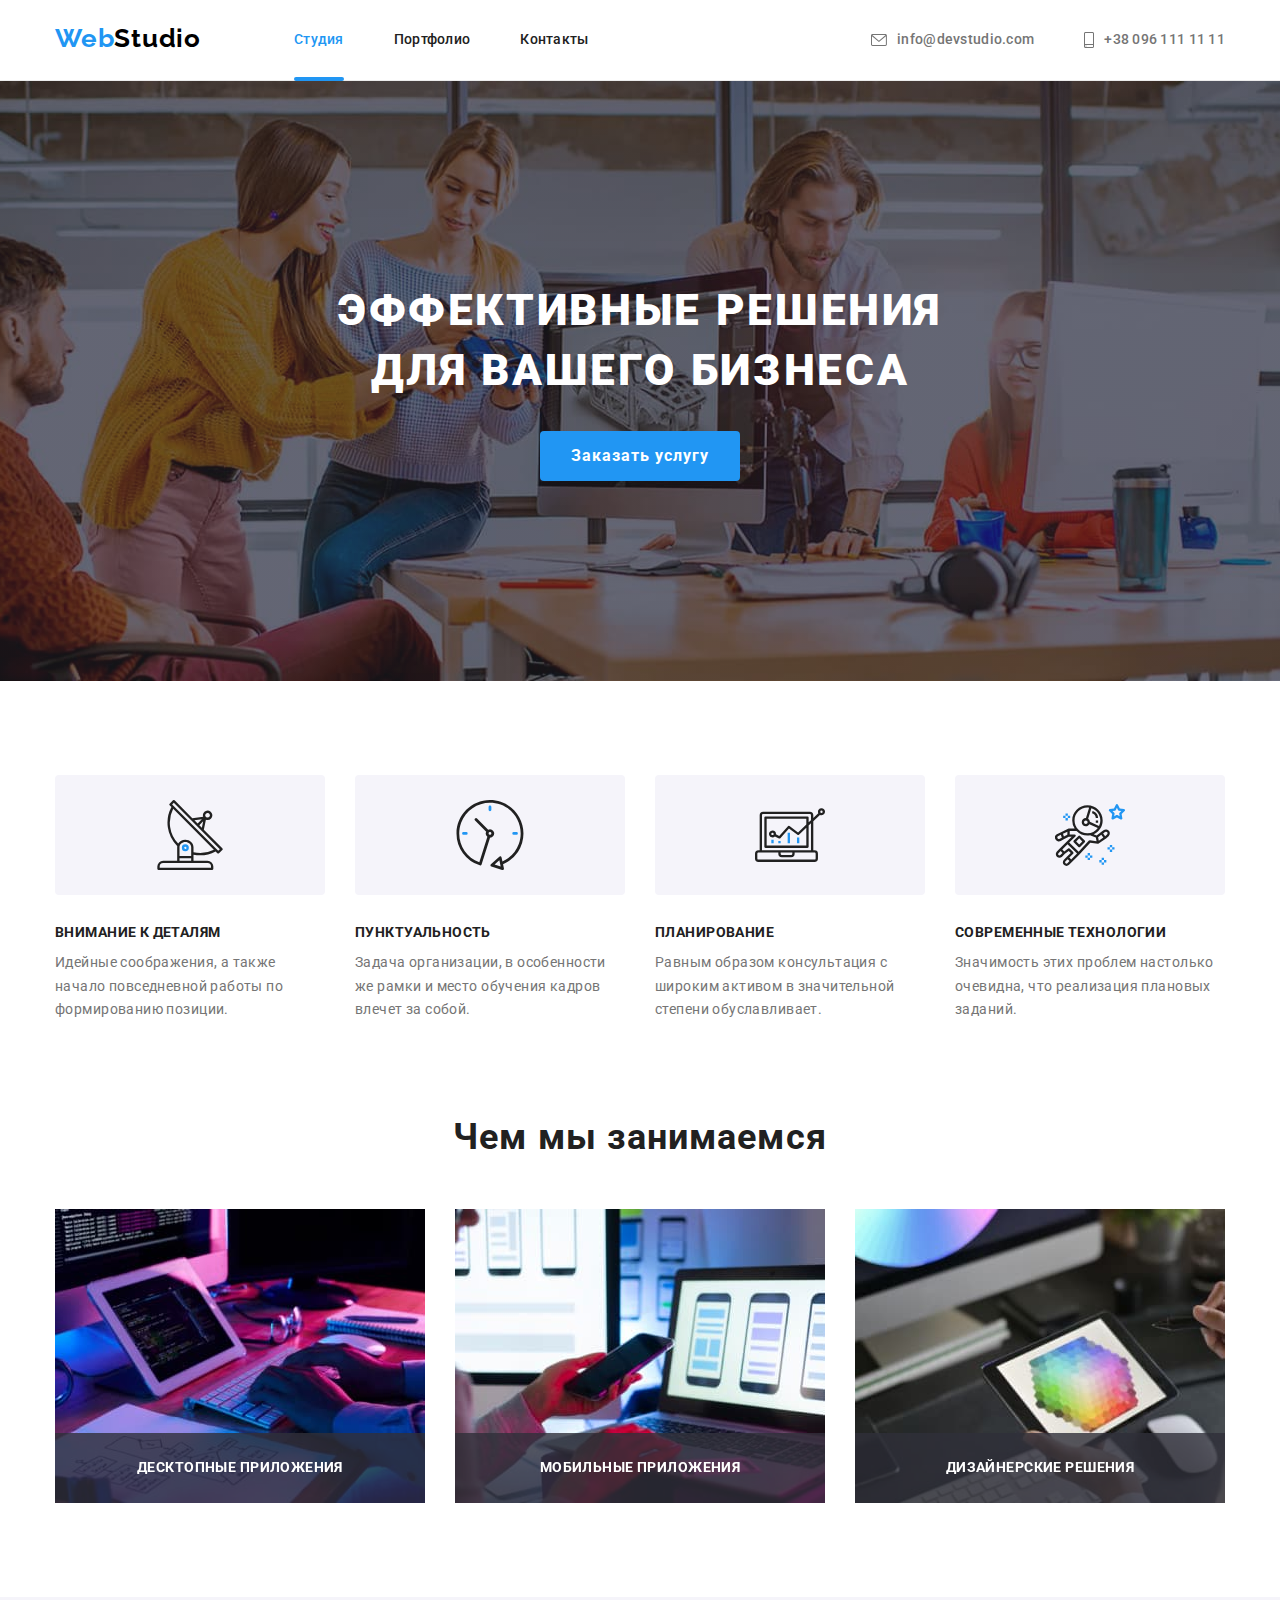
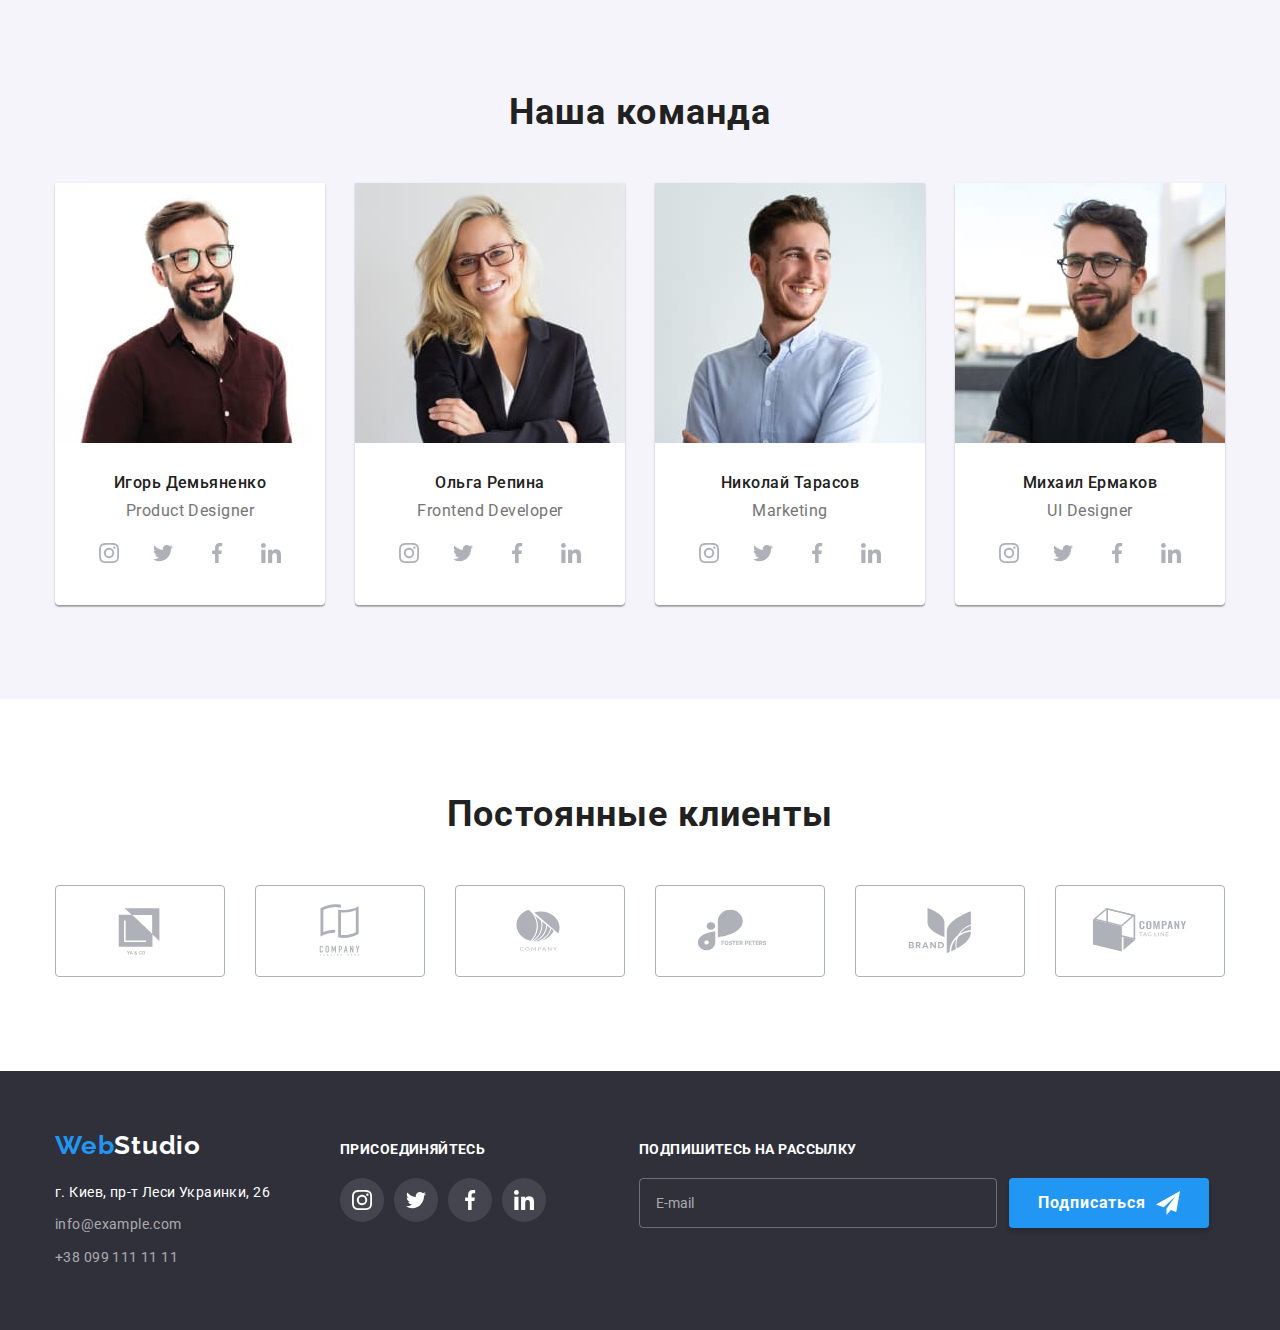
==== commit 0672a214: "optimise files" ====
--- a/index.html
+++ b/index.html
@@ -161,7 +161,7 @@
                   </div>
                 </label>
 
-                <button class="modal__button" type="submit">Отправить</button>
+                <button class="modal__button button" type="submit">Отправить</button>
               </form>
             </div>
           </div>
--- a/css/styles.css
+++ b/css/styles.css
@@ -5,14 +5,14 @@
   --title-color: #212121;
   --logo-color: #000000;
   --primary-blue-color: #2196f3;
+  --hover-button-color: #188ce8;
   --primary-button-color: #f5f4fa;
   --footer-bg-color: #2f303a;
   --primary-bg-color: #e5e5e5;
   --primary-font-size: 14px;
   --primary-font-weight: 400;
   --primary-font-family: Roboto, sans-serif;
-  --transition-time: 250ms;
-  --transition-cubic: cubic-bezier(0.4, 0, 0.2, 1);
+  --animation: 250ms cubic-bezier(0.4, 0, 0.2, 1);
 }
 body {
   background-color: var(--primary-white-color);
@@ -43,6 +43,9 @@
   display: flex;
   cursor: pointer;
 }
+button {
+  cursor: pointer;
+}
 .link {
   text-decoration: none;
   color: currentColor;
@@ -66,6 +69,18 @@
   text-align: center;
   letter-spacing: 0.03em;
   color: var(--title-color);
+}
+.button {
+  width: 200px;
+  height: 50px;
+  border-radius: 4px;
+  border: none;
+  font-weight: 700;
+  font-family: inherit;
+  font-size: 16px;
+  line-height: 1.87;
+  text-align: center;
+  letter-spacing: 0.06em;
 }
 .visually-hidden {
   position: absolute;
@@ -101,7 +116,6 @@
 .header__logo--primary {
   color: var(--logo-color);
 }
-
 .navigation__list {
   display: flex;
   margin-left: 93px;
@@ -116,7 +130,7 @@
   display: block;
   padding-top: 32px;
   padding-bottom: 32px;
-  transition: color var(--transition-time) var(--transition-cubic);
+  transition: color var(--animation);
   font-weight: 500;
   line-height: 1.14;
   letter-spacing: 0.02em;
@@ -127,7 +141,7 @@
   color: var(--primary-blue-color);
 }
 .navigation__link--current {
-  color: #2196f3;
+  color: var(--primary-blue-color);
 }
 .navigation__link--current::after {
   content: '';
@@ -138,7 +152,6 @@
   border-radius: 2px;
   border-bottom: 4px solid var(--primary-blue-color);
 }
-
 .header-contacts {
   display: flex;
   margin-left: auto;
@@ -158,8 +171,7 @@
   display: block;
   padding-top: 32px;
   padding-bottom: 32px;
-  transition: color var(--transition-time) var(--transition-cubic),
-    fill var(--transition-time) var(--transition-cubic);
+  transition: color var(--animation), fill var(--animation);
 }
 .header-contacts__link:hover,
 .header-contacts__link:focus {
@@ -205,25 +217,15 @@
   text-align: center;
 }
 .hero__button {
-  width: 200px;
-  height: 50px;
-  border-radius: 4px;
-  border: none;
-  font-weight: 700;
-  font-family: inherit;
-  font-size: 16px;
-  line-height: 1.87;
-  text-align: center;
-  letter-spacing: 0.06em;
-  cursor: pointer;
   background-color: var(--primary-blue-color);
   color: var(--primary-white-color);
-  transition: background-color var(--transition-time) var(--transition-cubic);
+  transition: background-color var(--animation);
 }
 .hero__button:hover,
 .hero__button:focus {
-  background-color: #188ce8;
-}
+  background-color: var(--hover-button-color);
+}
+
 /*********MODAL*********/
 
 .backdrop {
@@ -235,7 +237,7 @@
   background-color: rgba(0, 0, 0, 0.2);
   opacity: 1;
   visibility: visible;
-  transition: opacity var(--transition-time) var(--transition-cubic);
+  transition: opacity var(--animation);
 }
 .is-hidden {
   opacity: 0;
@@ -256,23 +258,21 @@
   box-shadow: 1px 0px 2px rgba(0, 0, 0, 0.2), 1px 0px 1px rgba(0, 0, 0, 0.14),
     3px 0px 1px rgba(0, 0, 0, 0.12);
   border-radius: 4px;
-  transition: transform 250ms cubic-bezier(0.4, 0, 0.2, 1);
-}
-
+  transition: transform var(--animation);
+}
 .button-close {
   position: absolute;
   display: flex;
   align-items: center;
   justify-content: center;
+  width: 30px;
+  height: 30px;
   top: 8px;
   right: 8px;
-  cursor: pointer;
-  background-color: #fff;
+  border-radius: 50%;
+  background-color: var(--primary-white-color);
   border: 1px solid rgba(0, 0, 0, 0.1);
-  border-radius: 50%;
-  width: 30px;
-  height: 30px;
-  transition: fill var(--transition-time) var(--transition-cubic);
+  transition: fill var(--animation);
 }
 .button-close:hover,
 .button-close:focus {
@@ -288,29 +288,19 @@
   color: var(--title-color);
 }
 .modal__button {
-  text-align: center;
   margin: 0 auto;
   margin-top: 30px;
+  display: flex;
+  justify-content: center;
+  align-items: center;
   background-color: var(--primary-blue-color);
   color: var(--primary-white-color);
-  display: flex;
-  justify-content: center;
-  height: 50px;
-  width: 200px;
-  font-weight: 700;
-  font-size: 16px;
-  line-height: 2.14;
-  align-items: center;
-  letter-spacing: 0.06em;
-  cursor: pointer;
-  border: none;
-  border-radius: 4px;
   box-shadow: 0px 4px 4px rgba(0, 0, 0, 0.15);
-  transition: background-color var(--transition-time) var(--transition-cubic);
+  transition: background-color var(--animation);
 }
 .modal__button:hover,
 .modal__button:focus {
-  background-color: #188ce8;
+  background-color: var(--hover-button-color);
 }
 .modal__wrapper {
   margin-bottom: 10px;
@@ -327,10 +317,9 @@
   outline: transparent;
   border: 1px solid rgba(33, 33, 33, 0.2);
   margin-top: 4px;
-  transition: border-color var(--transition-time) var(--transition-cubic);
+  transition: border-color var(--animation);
   border-radius: 4px;
 }
-
 .modal__label {
   font-size: 12px;
   position: relative;
@@ -341,19 +330,17 @@
   cursor: pointer;
   color: var(--primary-description-color);
 }
-
 .modal__field {
   position: relative;
   width: 100%;
 }
-
 .modal__icon {
   position: absolute;
   display: flex;
   margin-left: 12px;
   top: 50%;
   transform: translate(0%, -50%);
-  transition: fill var(--transition-time) var(--transition-cubic);
+  transition: fill var(--animation);
 }
 .modal__input:hover,
 .modal__input:focus {
@@ -363,7 +350,6 @@
 .modal__input:focus + .modal__icon {
   fill: var(--primary-blue-color);
 }
-
 .modal-comment__textarea {
   min-height: 120px;
   margin-top: 4px;
@@ -377,7 +363,7 @@
   outline: transparent;
   border-color: rgba(33, 33, 33, 0.2);
   border-radius: 4px;
-  transition: border-color var(--transition-time) var(--transition-cubic);
+  transition: border-color var(--animation);
 }
 .modal-comment__textarea::placeholder {
   color: rgba(117, 117, 117, 0.5);
@@ -411,12 +397,11 @@
   width: 16px;
   height: 15px;
   border-radius: 2px;
-  outline: 2px solid #212121;
+  outline: 2px solid var(--title-color);
   margin-right: 7px;
   cursor: pointer;
   outline-offset: -2px;
-  transition: background-color var(--transition-time) var(--transition-cubic),
-    outline-color var(--transition-time) var(--transition-cubic);
+  transition: background-color var(--animation), outline-color var(--animation);
 }
 .modal-agreement__icon {
   fill: transparent;
@@ -426,7 +411,7 @@
   outline-color: var(--primary-blue-color);
   border: none;
 }
-.modal-agreement__checkbox:checked + .modal-agreement__wrapper > .modal-agreement__icon {
+.modal-agreement__checkbox:checked + .modal-agreement__border > .modal-agreement__icon {
   fill: var(--primary-white-color);
 }
 
@@ -449,7 +434,6 @@
   background-color: var(--primary-button-color);
   border-radius: 4px;
 }
-
 .features__title {
   margin-bottom: 10px;
   font-size: 14px;
@@ -535,7 +519,6 @@
   letter-spacing: 0.03em;
   color: var(--primary-description-color);
 }
-
 .social-icon {
   display: flex;
   gap: 10px;
@@ -559,9 +542,7 @@
   display: flex;
   align-items: center;
   justify-content: center;
-  transition: fill var(--transition-time) var(--transition-cubic),
-    color var(--transition-time) var(--transition-cubic),
-    background-color var(--transition-time) var(--transition-cubic);
+  transition: fill var(--animation), color var(--animation), background-color var(--animation);
 }
 .social-icon__logo {
   fill: currentColor;
@@ -592,9 +573,7 @@
   color: #afb1b8;
   border: 1px solid #afb1b8;
   border-radius: 4px;
-  transition: border var(--transition-time) var(--transition-cubic),
-    fill var(--transition-time) var(--transition-cubic),
-    color var(--transition-time) var(--transition-cubic);
+  transition: border var(--animation), fill var(--animation), color var(--animation);
 }
 .clients__icon {
   fill: currentColor;
@@ -620,21 +599,18 @@
   margin-right: 8px;
 }
 .portfolio-button__btn {
-  background-color: var(--primary-button-color);
-  color: var(--title-color);
   font-family: inherit;
   font-weight: 500;
   font-size: 16px;
   line-height: 1.6;
   text-align: center;
   letter-spacing: 0.03em;
-  cursor: pointer;
   padding: 6px 22px;
   border: none;
   border-radius: 4px;
-  transition: color var(--transition-time) var(--transition-cubic),
-    background-color var(--transition-time) var(--transition-cubic),
-    box-shadow var(--transition-time) var(--transition-cubic);
+  background-color: var(--primary-button-color);
+  color: var(--title-color);
+  transition: color var(--animation), background-color var(--animation), box-shadow var(--animation);
 }
 .portfolio-button__btn:focus,
 .portfolio-button__btn:hover {
@@ -643,7 +619,6 @@
   box-shadow: 0px 3px 1px rgba(0, 0, 0, 0.1), 0px 1px 2px rgba(0, 0, 0, 0.08),
     0px 2px 2px rgba(0, 0, 0, 0.12);
 }
-
 .projects {
   flex-wrap: wrap;
   display: flex;
@@ -655,8 +630,7 @@
 }
 .projects__card {
   display: block;
-  transition: box-shadow 250ms cubic-bezier(0.4, 0, 0.2, 1),
-    opacity 250ms cubic-bezier(0.4, 0, 0.2, 1);
+  transition: box-shadow var(--animation), opacity var(--animation);
 }
 .projects__card:hover,
 .projects__card:focus {
@@ -677,17 +651,14 @@
   top: 0;
   opacity: 0;
   padding: 63px 24px;
-
   font-size: 18px;
   line-height: 1.55;
   vertical-align: top;
   letter-spacing: 0.03em;
   background-color: rgba(33, 150, 243, 0.9);
   color: var(--primary-white-color);
-
   transform: translateY(100%);
-  transition: transform 250ms cubic-bezier(0.4, 0, 0.2, 1),
-    opacity 250ms cubic-bezier(0.4, 0, 0.2, 1);
+  transition: transform var(--animation), opacity var(--animation);
 }
 .projects__text--wrapper {
   overflow: hidden;
@@ -750,7 +721,7 @@
   line-height: 1.71;
   letter-spacing: 0.03em;
   color: var(--primary-white-color);
-  transition: color var(--transition-time) var(--transition-cubic);
+  transition: color var(--animation);
 }
 .footer-address__link:focus,
 .footer-address__link:hover {
@@ -761,7 +732,7 @@
   line-height: 1.71;
   letter-spacing: 0.03em;
   color: rgba(255, 255, 255, 0.6);
-  transition: color var(--transition-time) var(--transition-cubic);
+  transition: color var(--animation);
 }
 .footer-contacts__item:not(:last-child) {
   margin-bottom: 9px;
@@ -770,7 +741,6 @@
 .footer-contacts__link:hover {
   color: var(--primary-blue-color);
 }
-
 .footer-social__description {
   margin-bottom: 20px;
   font-weight: 700;
@@ -778,7 +748,6 @@
   line-height: 1.14;
   letter-spacing: 0.03em;
   text-transform: uppercase;
-
   color: var(--primary-white-color);
 }
 .footer-social__list {
@@ -805,9 +774,7 @@
   display: flex;
   align-items: center;
   justify-content: center;
-  transition: fill var(--transition-time) var(--transition-cubic),
-    color var(--transition-time) var(--transition-cubic),
-    background-color var(--transition-time) var(--transition-cubic);
+  transition: fill var(--animation), color var(--animation), background-color var(--animation);
 }
 .footer-social__icon {
   fill: currentColor;
@@ -838,22 +805,12 @@
 .footer-right__input::placeholder {
   color: rgba(255, 255, 255, 0.6);
 }
-
 .footer-right__button {
+  display: flex;
+  justify-content: center;
+  align-items: center;
   background-color: var(--primary-blue-color);
   color: var(--primary-white-color);
-  display: flex;
-  justify-content: center;
-  height: 50px;
-  width: 200px;
-  font-weight: 700;
-  font-size: 16px;
-  line-height: 2.14;
-  align-items: center;
-  letter-spacing: 0.06em;
-  cursor: pointer;
-  border: none;
-  border-radius: 4px;
   box-shadow: 0px 4px 4px rgba(0, 0, 0, 0.15);
 }
 .footer-right__icon {
